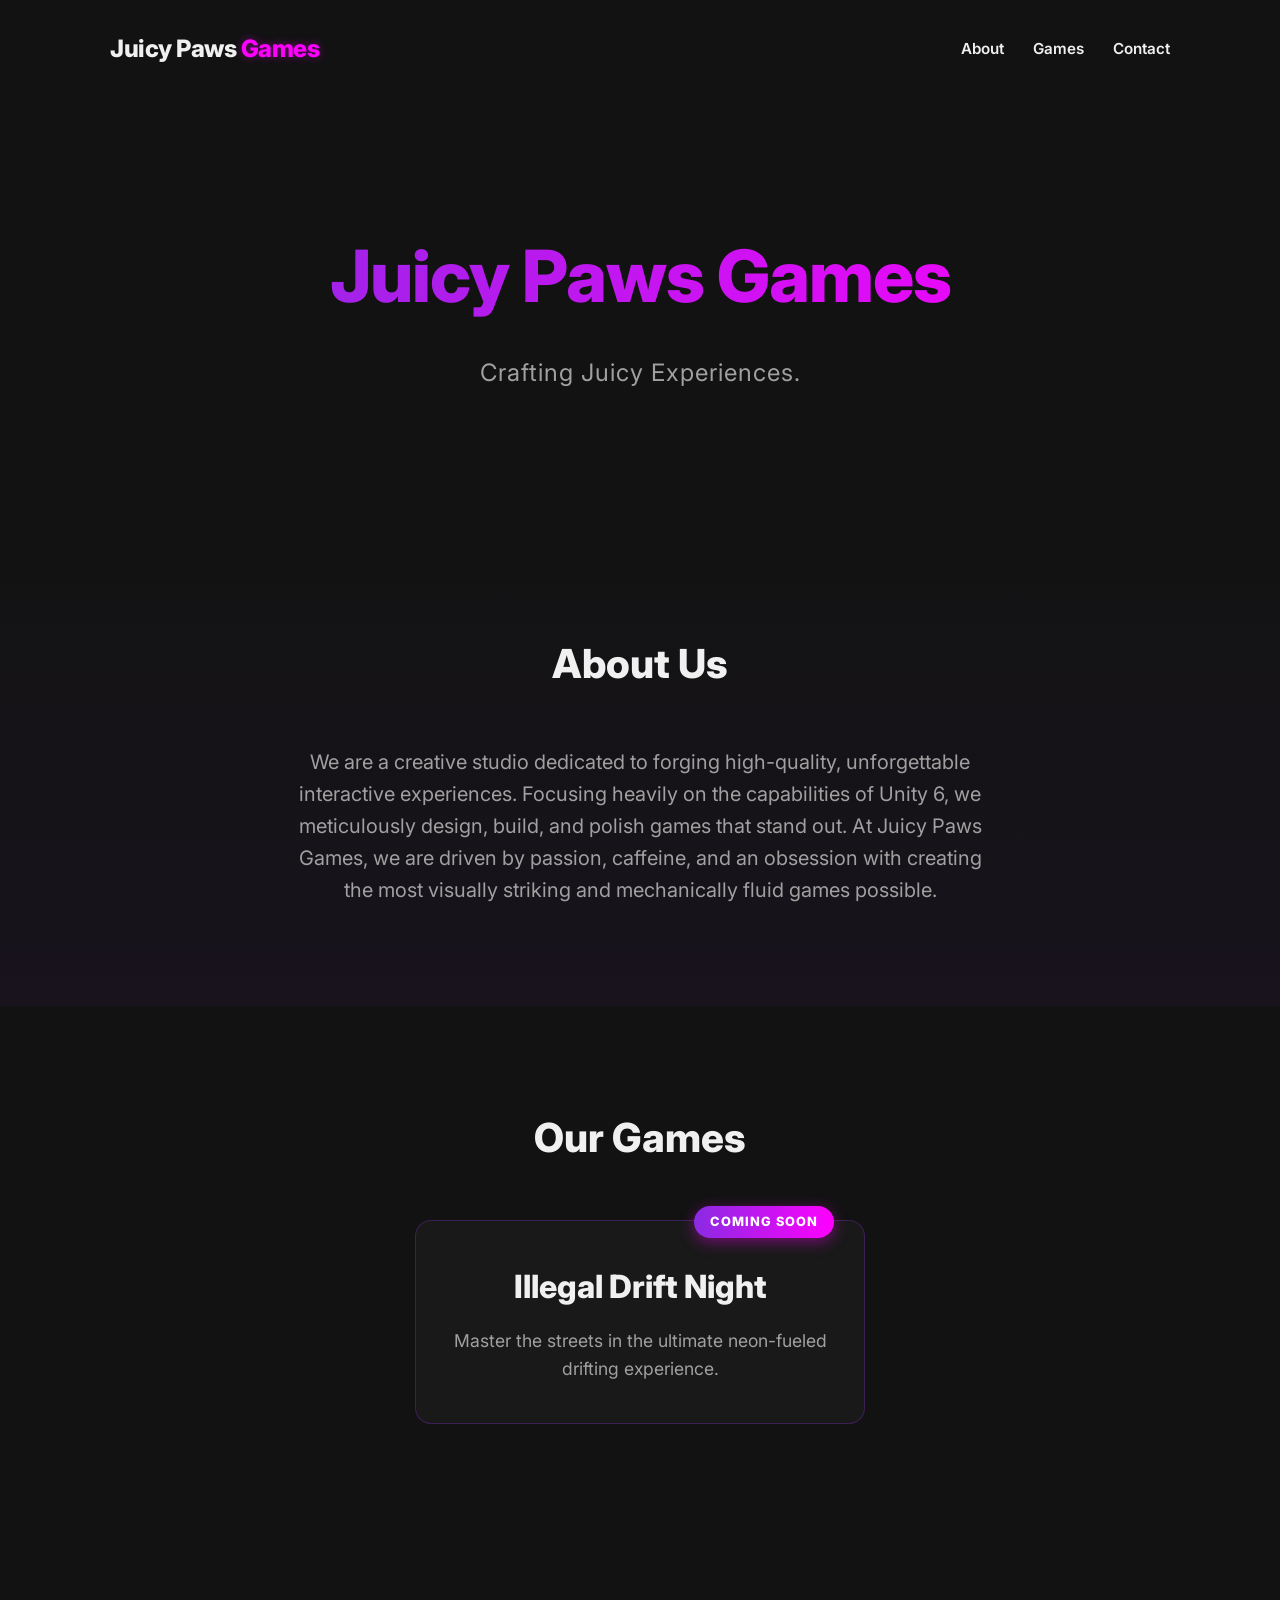
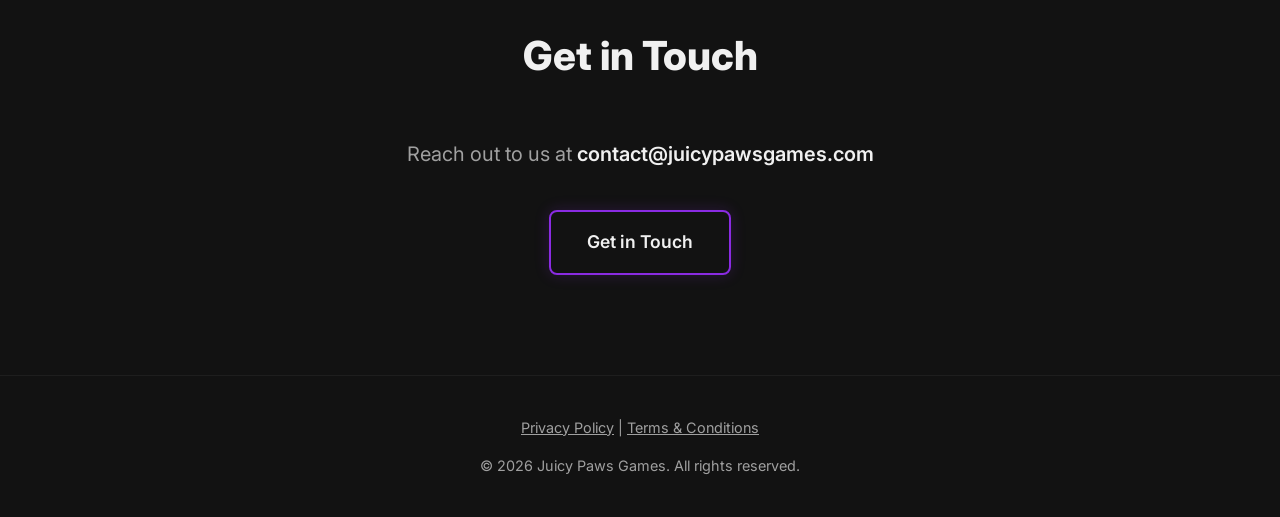
==== index.html @ dfff5257 "Initial" ====
<!DOCTYPE html>
<html lang="en">
<head>
    <meta charset="UTF-8">
    <meta name="viewport" content="width=device-width, initial-scale=1.0">
    <title>Juicy Paws Games | Crafting Juicy Experiences</title>
    <!-- Import Google Font: Inter -->
    <link href="https://fonts.googleapis.com/css2?family=Inter:wght@400;600;800&display=swap" rel="stylesheet">
    <style>
        /* --- CSS Variables & Theming --- */
        :root {
            --bg-dark: #121212;
            --neon-pink: #FF00FF;
            --electric-purple: #8A2BE2;
            --text-light: #F0F0F0;
            --text-muted: #A0A0A0;
            --card-bg: rgba(255, 255, 255, 0.03);
        }

        /* --- Global Reset & Typography --- */
        * {
            box-sizing: border-box;
            margin: 0;
            padding: 0;
        }

        body {
            font-family: 'Inter', sans-serif;
            background-color: var(--bg-dark);
            color: var(--text-light);
            line-height: 1.6;
            -webkit-font-smoothing: antialiased;
        }

        a {
            text-decoration: none;
            color: var(--neon-pink);
            transition: color 0.3s ease, text-shadow 0.3s ease;
        }

        a:hover {
            color: var(--electric-purple);
            text-shadow: 0 0 10px rgba(138, 43, 226, 0.6);
        }

        .container {
            max-width: 1100px;
            margin: 0 auto;
            padding: 0 20px;
        }

        /* --- Header & Navigation --- */
        header {
            display: flex;
            justify-content: space-between;
            align-items: center;
            padding: 30px 0;
        }

        .logo {
            font-size: 1.5rem;
            font-weight: 800;
            letter-spacing: -0.5px;
            color: var(--text-light);
        }

        .logo span {
            color: var(--neon-pink);
            text-shadow: 0 0 8px rgba(255, 0, 255, 0.4);
        }

        nav a {
            margin-left: 25px;
            font-weight: 600;
            font-size: 0.95rem;
            color: var(--text-light);
        }

        nav a:hover {
            color: var(--neon-pink);
            text-shadow: 0 0 8px rgba(255, 0, 255, 0.5);
        }

        /* --- Reusable Section Styles --- */
        section {
            padding: 100px 0;
        }

        .section-title {
            text-align: center;
            font-size: 2.5rem;
            font-weight: 800;
            margin-bottom: 50px;
            color: var(--text-light);
        }

        /* --- Hero Section --- */
        .hero {
            text-align: center;
            padding: 120px 0 140px;
        }

        .hero h1 {
            font-size: 4.5rem;
            font-weight: 800;
            letter-spacing: -1px;
            margin-bottom: 20px;
            /* Neon Gradient Text */
            background: linear-gradient(90deg, var(--electric-purple), var(--neon-pink));
            -webkit-background-clip: text;
            -webkit-text-fill-color: transparent;
            /* Fallback for non-webkit browsers */
            background-clip: text;
        }

        .hero p {
            font-size: 1.5rem;
            color: var(--text-muted);
            font-weight: 400;
            letter-spacing: 1px;
        }

        /* --- About Section --- */
        #about {
            background: linear-gradient(180deg, var(--bg-dark) 0%, rgba(138, 43, 226, 0.05) 100%);
        }

        .about-content {
            max-width: 700px;
            margin: 0 auto;
            text-align: center;
            font-size: 1.25rem;
            color: var(--text-muted);
        }

        /* --- Our Games Section --- */
        .games-grid {
            display: flex;
            justify-content: center;
            gap: 40px;
            flex-wrap: wrap;
        }

        .game-card {
            background-color: var(--card-bg);
            border: 1px solid rgba(138, 43, 226, 0.3);
            border-radius: 16px;
            padding: 40px 30px;
            max-width: 450px;
            width: 100%;
            position: relative;
            text-align: center;
            transition: transform 0.3s ease, box-shadow 0.3s ease, border-color 0.3s ease;
        }

        .game-card:hover {
            transform: translateY(-8px);
            border-color: var(--neon-pink);
            box-shadow: 0 10px 30px rgba(255, 0, 255, 0.15);
        }

        .badge {
            position: absolute;
            top: -15px;
            right: 30px;
            background: linear-gradient(90deg, var(--electric-purple), var(--neon-pink));
            color: #fff;
            padding: 6px 16px;
            border-radius: 20px;
            font-size: 0.8rem;
            font-weight: 800;
            text-transform: uppercase;
            letter-spacing: 1px;
            box-shadow: 0 4px 15px rgba(255, 0, 255, 0.4);
        }

        .game-title {
            font-size: 2rem;
            font-weight: 800;
            margin-bottom: 15px;
            color: var(--text-light);
        }

        .game-desc {
            font-size: 1.1rem;
            color: var(--text-muted);
        }

        /* --- Contact Section --- */
        #contact {
            text-align: center;
        }

        .contact-email {
            font-size: 1.25rem;
            margin-bottom: 40px;
            color: var(--text-muted);
        }

        .contact-email span {
            color: var(--text-light);
            font-weight: 600;
        }

        .btn {
            display: inline-block;
            background-color: transparent;
            color: var(--text-light);
            border: 2px solid var(--electric-purple);
            padding: 16px 36px;
            font-size: 1.1rem;
            font-weight: 600;
            border-radius: 8px;
            cursor: pointer;
            transition: all 0.3s ease;
            box-shadow: 0 0 15px rgba(138, 43, 226, 0.2);
        }

        .btn:hover {
            background-color: var(--electric-purple);
            border-color: var(--neon-pink);
            box-shadow: 0 0 25px rgba(138, 43, 226, 0.6);
            color: #fff;
        }

        /* --- Footer --- */
        footer {
            border-top: 1px solid rgba(255, 255, 255, 0.05);
            padding: 40px 0;
            text-align: center;
            color: var(--text-muted);
            font-size: 0.9rem;
        }

        .footer-content {
            display: flex;
            flex-direction: column;
            gap: 15px;
        }

        .footer-links a {
            color: var(--text-muted);
            text-decoration: underline;
        }

        .footer-links a:hover {
            color: var(--neon-pink);
        }

        /* --- Responsive Design --- */
        @media (max-width: 768px) {
            .hero h1 {
                font-size: 3rem;
            }
            .hero p {
                font-size: 1.2rem;
            }
            .section-title {
                font-size: 2rem;
            }
            header {
                flex-direction: column;
                gap: 20px;
            }
            nav a {
                margin: 0 10px;
            }
            .game-card {
                padding: 30px 20px;
            }
            .badge {
                right: 20px;
            }
        }
    </style>
</head>
<body>

    <div class="container">
        <header>
            <div class="logo">Juicy Paws <span>Games</span></div>
            <nav>
                <a href="#about">About</a>
                <a href="#games">Games</a>
                <a href="#contact">Contact</a>
            </nav>
        </header>
    </div>

    <main>
        <!-- Hero Section -->
        <section class="hero">
            <div class="container">
                <h1>Juicy Paws Games</h1>
                <p>Crafting Juicy Experiences.</p>
            </div>
        </section>

        <!-- About Us Section -->
        <section id="about">
            <div class="container">
                <h2 class="section-title">About Us</h2>
                <p class="about-content">
                    We are a creative studio dedicated to forging high-quality, unforgettable interactive experiences. Focusing heavily on the capabilities of Unity 6, we meticulously design, build, and polish games that stand out. At Juicy Paws Games, we are driven by passion, caffeine, and an obsession with creating the most visually striking and mechanically fluid games possible.
                </p>
            </div>
        </section>

        <!-- Our Games Section -->
        <section id="games">
            <div class="container">
                <h2 class="section-title">Our Games</h2>
                <div class="games-grid">
                    <div class="game-card">
                        <div class="badge">Coming Soon</div>
                        <h3 class="game-title">Illegal Drift Night</h3>
                        <p class="game-desc">Master the streets in the ultimate neon-fueled drifting experience.</p>
                    </div>
                </div>
            </div>
        </section>

        <!-- Contact Section -->
        <section id="contact">
            <div class="container">
                <h2 class="section-title">Get in Touch</h2>
                <p class="contact-email">Reach out to us at <span>contact@juicypawsgames.com</span></p>
                <a href="mailto:contact@juicypawsgames.com" class="btn">Get in Touch</a>
            </div>
        </section>
    </main>

    <!-- Footer -->
    <footer>
        <div class="container footer-content">
            <div class="footer-links">
                <a href="privacy.html">Privacy Policy</a> | <a href="terms.html">Terms &amp; Conditions</a>
            </div>
            <p>&copy; 2026 Juicy Paws Games. All rights reserved.</p>
        </div>
    </footer>

</body>
</html>
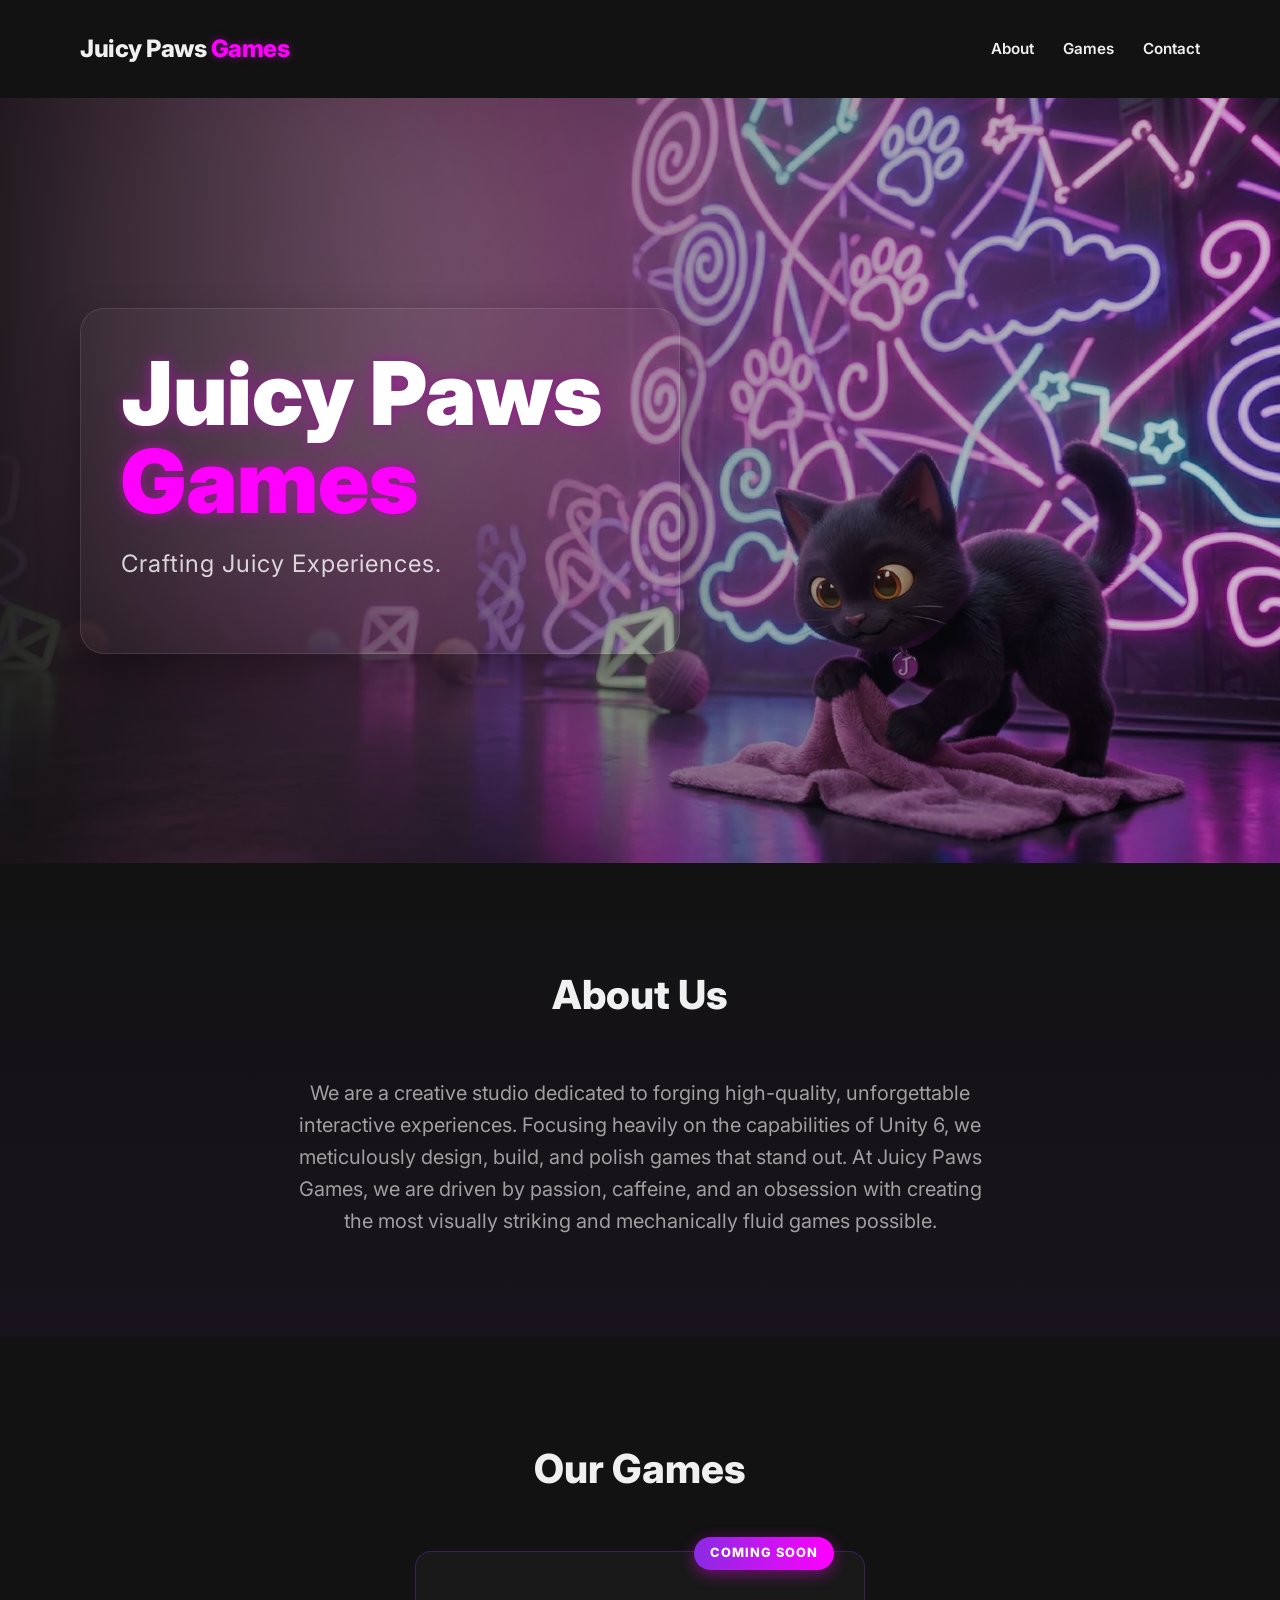
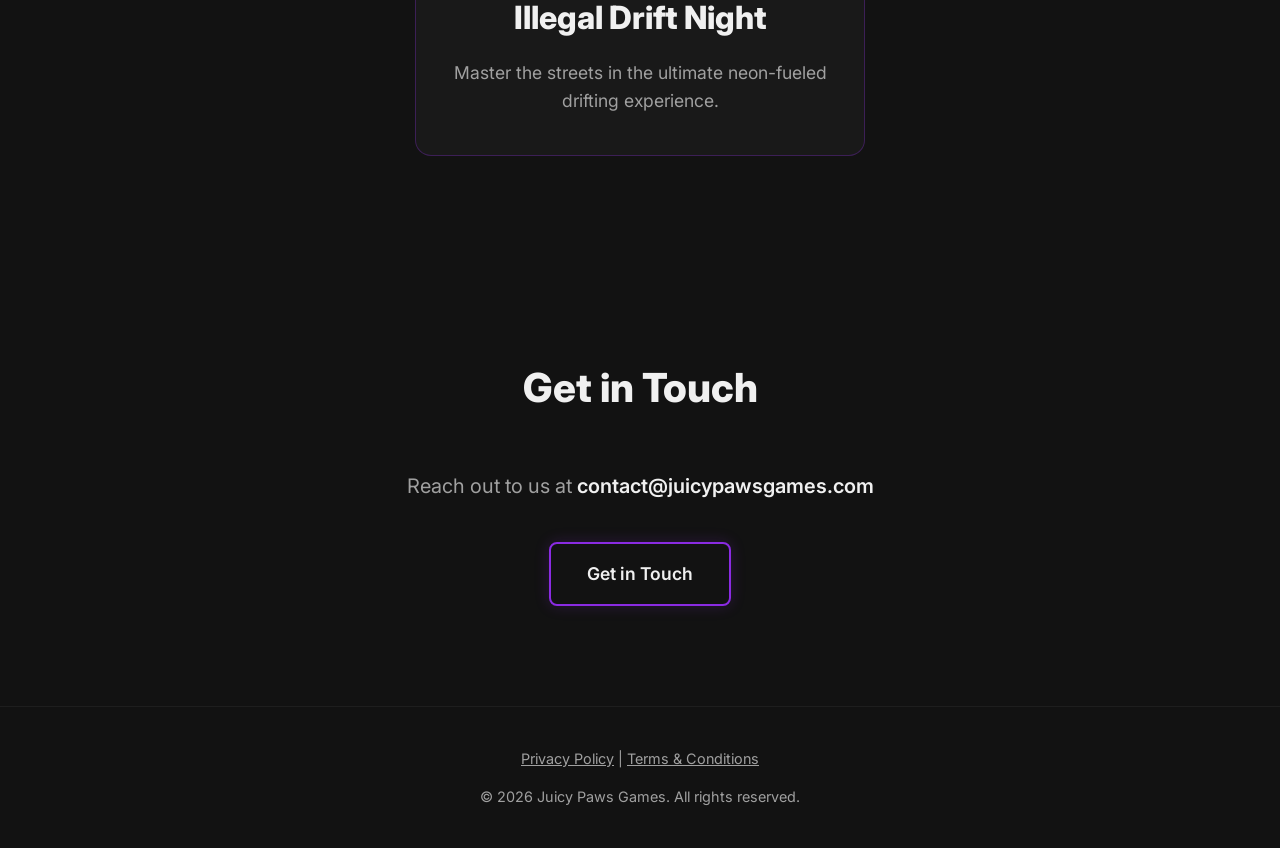
==== commit b816b14b: "hero-bg, favicon, small changes" ====
--- a/index.html
+++ b/index.html
@@ -6,6 +6,7 @@
     <title>Juicy Paws Games | Crafting Juicy Experiences</title>
     <!-- Import Google Font: Inter -->
     <link href="https://fonts.googleapis.com/css2?family=Inter:wght@400;600;800&display=swap" rel="stylesheet">
+    <link rel="icon" type="image/x-icon" href="favicon.png">
     <style>
         /* --- CSS Variables & Theming --- */
         :root {
@@ -44,9 +45,12 @@
         }
 
         .container {
-            max-width: 1100px;
+            width: 100%;
+            max-width: 1200px;
             margin: 0 auto;
-            padding: 0 20px;
+            padding: 0 40px;
+            position: relative;
+            z-index: 2;
         }
 
         /* --- Header & Navigation --- */
@@ -95,28 +99,54 @@
         }
 
         /* --- Hero Section --- */
-        .hero {
-            text-align: center;
-            padding: 120px 0 140px;
-        }
-
-        .hero h1 {
-            font-size: 4.5rem;
-            font-weight: 800;
-            letter-spacing: -1px;
+        .hero-section {
+            position: relative;
+            min-height: 85vh;
+            display: flex;
+            align-items: center; /* Центруємо по вертикалі */
+            background: #121212 url('hero_bg_2.webp') no-repeat;
+            background-size: cover;
+            background-position: center right; /* Тримаємо кота в полі зору */
+            overflow: hidden;
+        }
+
+        /* Затемнення фону, щоб текст "відірвався" від картинки */
+        .hero-overlay {
+            position: absolute;
+            top: 0; left: 0; width: 100%; height: 100%;
+            background: linear-gradient(90deg, rgba(18,18,18,0.9) 0%, rgba(18,18,18,0.4) 50%, rgba(18,18,18,0.2) 100%);
+            z-index: 1;
+        }
+
+        /* Контентний блок зі скляним ефектом */
+        .hero-content {
+            max-width: 600px;
+            padding: 40px;
+            background: rgba(255, 255, 255, 0.03);
+            border-radius: 24px;
+            border: 1px solid rgba(255, 255, 255, 0.1);
+            box-shadow: 0 20px 40px rgba(0,0,0,0.4);
+        }
+
+        /* Головний заголовок */
+        .neon-text {
+            font-size: 5.5rem;
+            line-height: 1;
+            color: #ffffff;
             margin-bottom: 20px;
-            /* Neon Gradient Text */
-            background: linear-gradient(90deg, var(--electric-purple), var(--neon-pink));
-            -webkit-background-clip: text;
-            -webkit-text-fill-color: transparent;
-            /* Fallback for non-webkit browsers */
-            background-clip: text;
-        }
-
-        .hero p {
+            font-weight: 900;
+            /* Рожеве неонове світіння */
+            text-shadow: 0 0 10px rgb(127 36 122), 0 0 20px rgba(255, 0, 255, 0.3);
+        }
+
+        .neon-text span {
+            color: #ff00ff; /* Неоновий рожевий */
+        }
+
+        .hero-subtitle {
             font-size: 1.5rem;
-            color: var(--text-muted);
-            font-weight: 400;
+            color: rgba(255, 255, 255, 0.8);
+            margin-bottom: 30px;
             letter-spacing: 1px;
         }
 
@@ -249,10 +279,18 @@
 
         /* --- Responsive Design --- */
         @media (max-width: 768px) {
-            .hero h1 {
+            .hero-section {
+                background-position: 70% center; /* Трохи зміщуємо картинку на мобілці */
+            }
+            .hero-content {
+                margin: 0 10px;
+                text-align: center;
+                padding: 30px 20px;
+            }
+            .neon-text {
                 font-size: 3rem;
             }
-            .hero p {
+            .hero-subtitle {
                 font-size: 1.2rem;
             }
             .section-title {
@@ -289,10 +327,13 @@
 
     <main>
         <!-- Hero Section -->
-        <section class="hero">
+        <section class="hero-section">
+            <div class="hero-overlay"></div>
             <div class="container">
-                <h1>Juicy Paws Games</h1>
-                <p>Crafting Juicy Experiences.</p>
+                <div class="hero-content">
+                    <h1 class="neon-text">Juicy Paws <span>Games</span></h1>
+                    <p class="hero-subtitle">Crafting Juicy Experiences.</p>
+                </div>
             </div>
         </section>
 
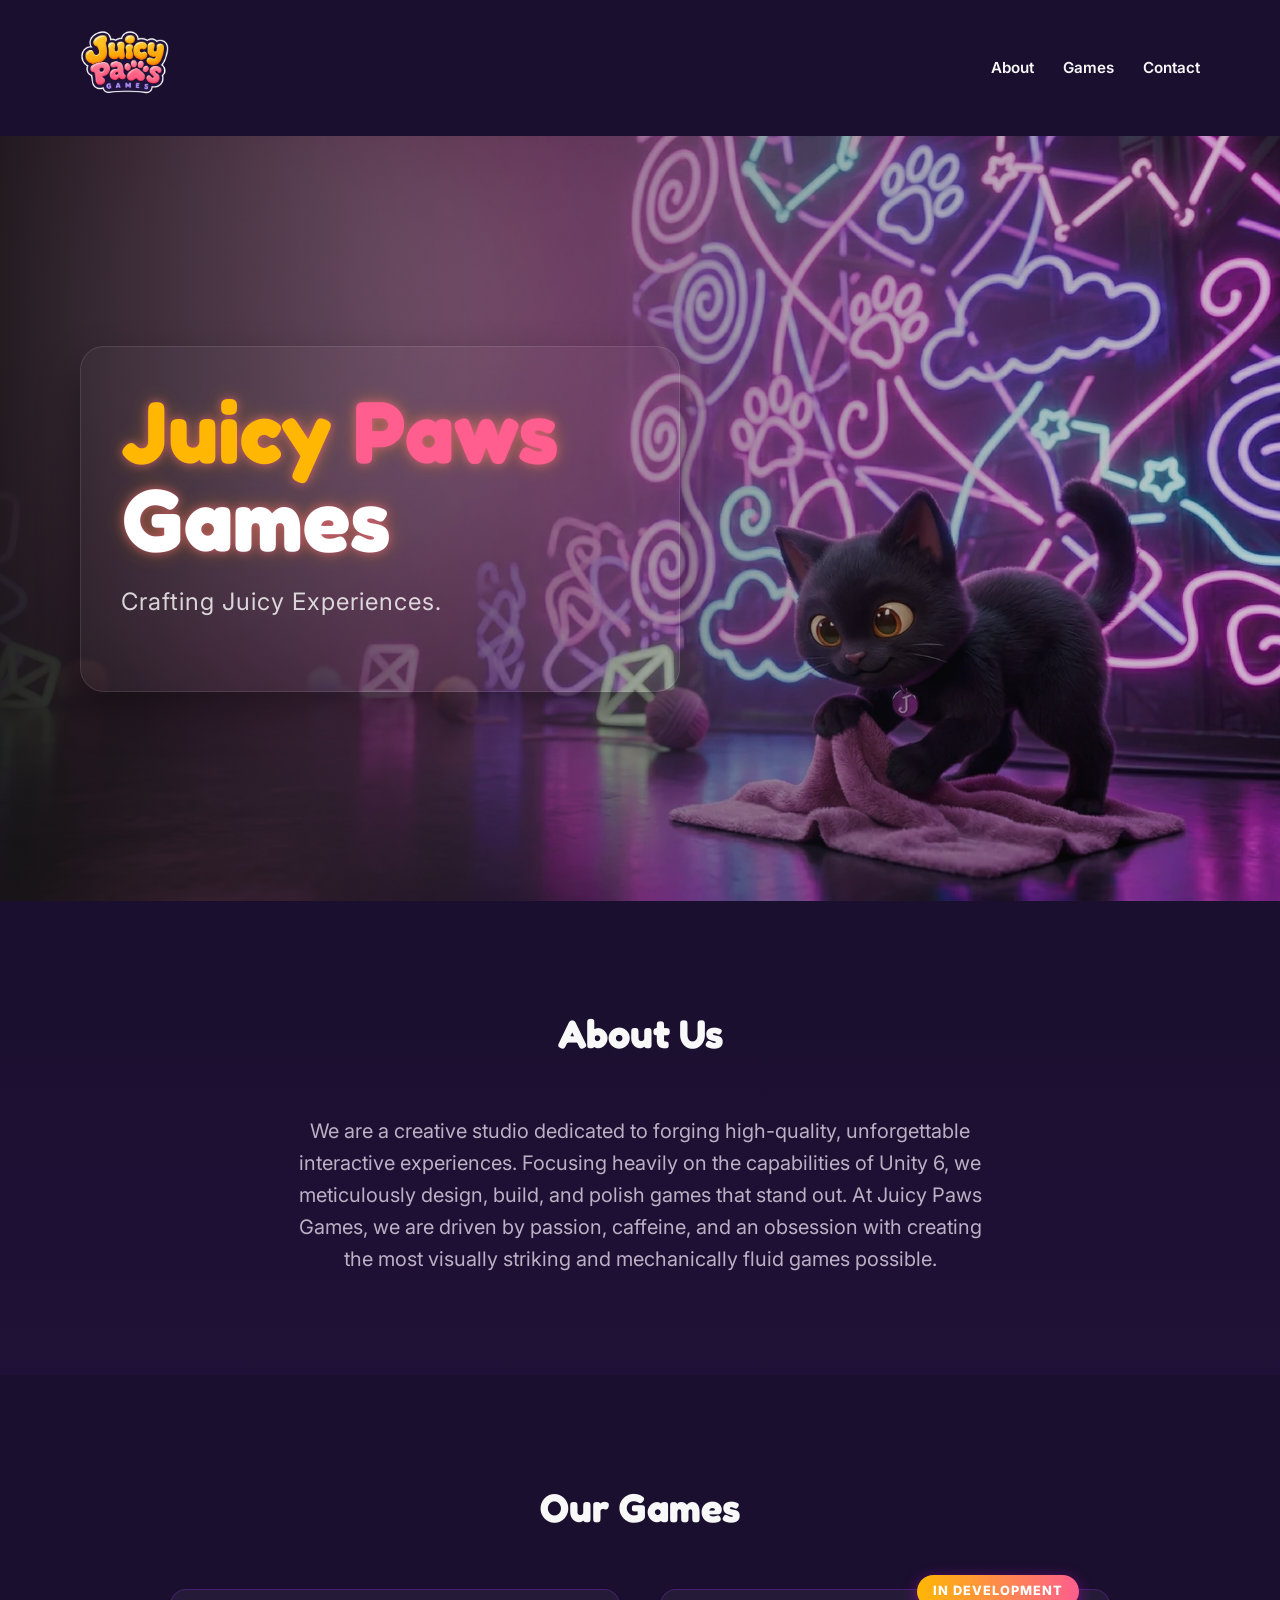
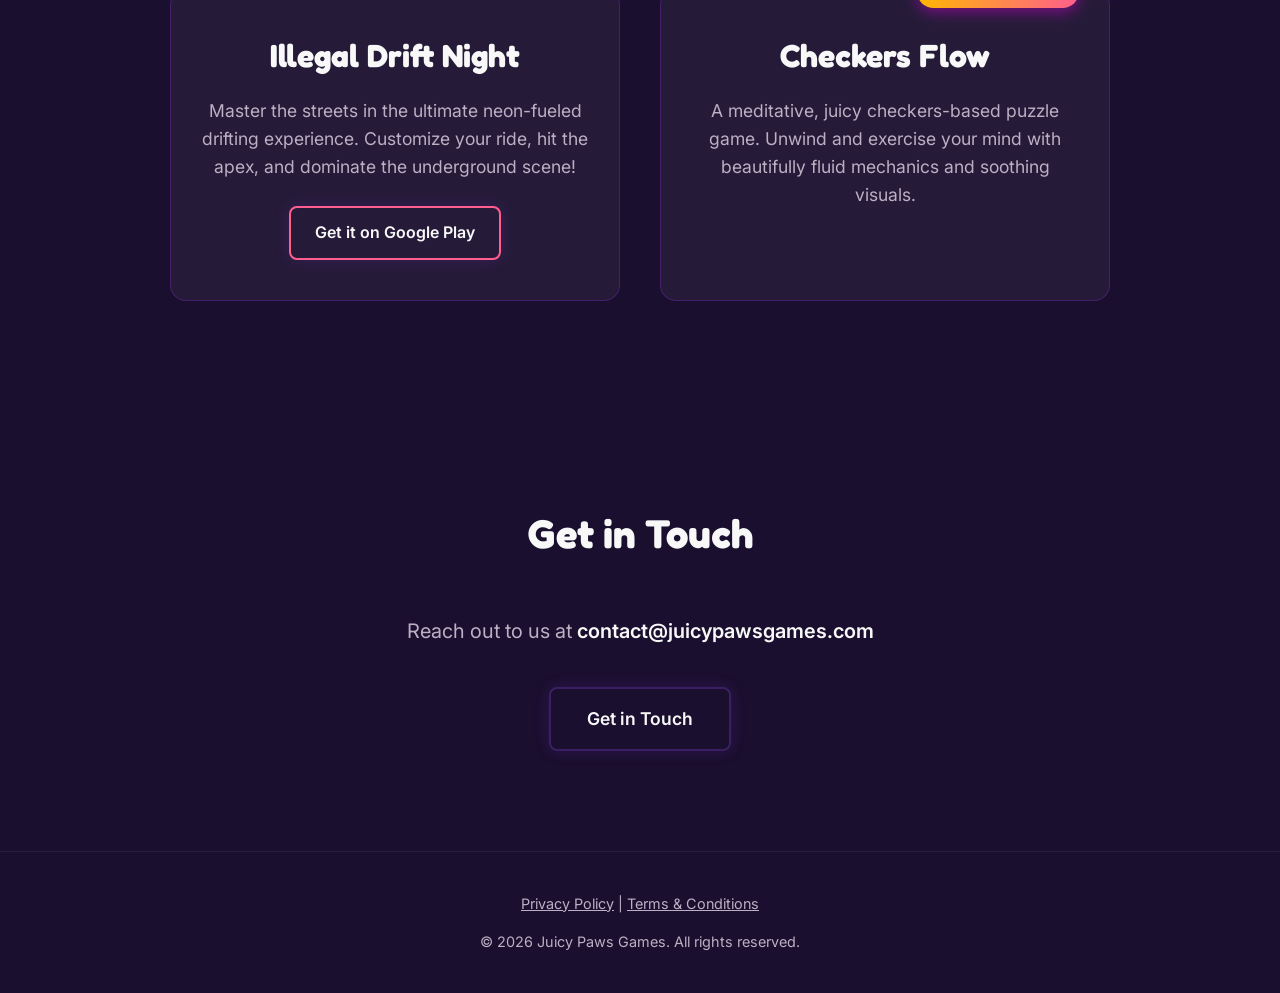
==== commit a59d3bbc: "Updated design and added new games" ====
--- a/index.html
+++ b/index.html
@@ -4,18 +4,19 @@
     <meta charset="UTF-8">
     <meta name="viewport" content="width=device-width, initial-scale=1.0">
     <title>Juicy Paws Games | Crafting Juicy Experiences</title>
-    <!-- Import Google Font: Inter -->
-    <link href="https://fonts.googleapis.com/css2?family=Inter:wght@400;600;800&display=swap" rel="stylesheet">
+    <!-- Import Google Fonts: Fredoka & Inter -->
+    <link href="https://fonts.googleapis.com/css2?family=Fredoka:wght@400;600;700&family=Inter:wght@400;600;800&display=swap" rel="stylesheet">
     <link rel="icon" type="image/x-icon" href="favicon.png">
     <style>
         /* --- CSS Variables & Theming --- */
         :root {
-            --bg-dark: #121212;
-            --neon-pink: #FF00FF;
-            --electric-purple: #8A2BE2;
-            --text-light: #F0F0F0;
-            --text-muted: #A0A0A0;
-            --card-bg: rgba(255, 255, 255, 0.03);
+            --bg-dark: #1a0f2e;
+            --neon-pink: #ff5e8e;
+            --juicy-orange: #ffb703;
+            --electric-purple: #3a2063;
+            --text-light: #f8f8f8;
+            --text-muted: #bdafc4;
+            --card-bg: rgba(255, 255, 255, 0.05);
         }
 
         /* --- Global Reset & Typography --- */
@@ -31,6 +32,10 @@
             color: var(--text-light);
             line-height: 1.6;
             -webkit-font-smoothing: antialiased;
+        }
+
+        h1, h2, h3, .logo {
+            font-family: 'Fredoka', sans-serif;
         }
 
         a {
@@ -66,11 +71,13 @@
             font-weight: 800;
             letter-spacing: -0.5px;
             color: var(--text-light);
-        }
-
-        .logo span {
-            color: var(--neon-pink);
-            text-shadow: 0 0 8px rgba(255, 0, 255, 0.4);
+            display: flex;
+            align-items: center;
+        }
+
+        .logo img {
+            height: 65px;
+            width: auto;
         }
 
         nav a {
@@ -104,7 +111,7 @@
             min-height: 85vh;
             display: flex;
             align-items: center; /* Центруємо по вертикалі */
-            background: #121212 url('hero_bg_2.webp') no-repeat;
+            background: var(--bg-dark) url('hero_bg_2.webp') no-repeat;
             background-size: cover;
             background-position: center right; /* Тримаємо кота в полі зору */
             overflow: hidden;
@@ -135,12 +142,15 @@
             color: #ffffff;
             margin-bottom: 20px;
             font-weight: 900;
-            /* Рожеве неонове світіння */
-            text-shadow: 0 0 10px rgb(127 36 122), 0 0 20px rgba(255, 0, 255, 0.3);
-        }
-
-        .neon-text span {
-            color: #ff00ff; /* Неоновий рожевий */
+            text-shadow: 0 0 10px rgba(255, 94, 142, 0.6), 0 0 20px rgba(255, 183, 3, 0.3);
+        }
+
+        .neon-text .juicy {
+            color: var(--juicy-orange);
+        }
+
+        .neon-text .paws {
+            color: var(--neon-pink);
         }
 
         .hero-subtitle {
@@ -193,7 +203,7 @@
             position: absolute;
             top: -15px;
             right: 30px;
-            background: linear-gradient(90deg, var(--electric-purple), var(--neon-pink));
+            background: linear-gradient(90deg, var(--juicy-orange), var(--neon-pink));
             color: #fff;
             padding: 6px 16px;
             border-radius: 20px;
@@ -248,9 +258,22 @@
 
         .btn:hover {
             background-color: var(--electric-purple);
+            border-color: var(--juicy-orange);
+            box-shadow: 0 0 25px rgba(255, 183, 3, 0.4);
+            color: #fff;
+        }
+
+        .game-btn {
+            margin-top: 25px;
+            padding: 12px 24px;
+            font-size: 1rem;
             border-color: var(--neon-pink);
-            box-shadow: 0 0 25px rgba(138, 43, 226, 0.6);
-            color: #fff;
+        }
+
+        .game-btn:hover {
+            background-color: var(--neon-pink);
+            border-color: var(--neon-pink);
+            box-shadow: 0 0 20px rgba(255, 94, 142, 0.5);
         }
 
         /* --- Footer --- */
@@ -316,7 +339,9 @@
 
     <div class="container">
         <header>
-            <div class="logo">Juicy Paws <span>Games</span></div>
+            <div class="logo">
+                <a href="#"><img src="new_logo_website.png" alt="Juicy Paws Games Logo"></a>
+            </div>
             <nav>
                 <a href="#about">About</a>
                 <a href="#games">Games</a>
@@ -331,7 +356,7 @@
             <div class="hero-overlay"></div>
             <div class="container">
                 <div class="hero-content">
-                    <h1 class="neon-text">Juicy Paws <span>Games</span></h1>
+                    <h1 class="neon-text"><span class="juicy">Juicy</span> <span class="paws">Paws</span> Games</h1>
                     <p class="hero-subtitle">Crafting Juicy Experiences.</p>
                 </div>
             </div>
@@ -353,9 +378,14 @@
                 <h2 class="section-title">Our Games</h2>
                 <div class="games-grid">
                     <div class="game-card">
-                        <div class="badge">Coming Soon</div>
                         <h3 class="game-title">Illegal Drift Night</h3>
-                        <p class="game-desc">Master the streets in the ultimate neon-fueled drifting experience.</p>
+                        <p class="game-desc">Master the streets in the ultimate neon-fueled drifting experience. Customize your ride, hit the apex, and dominate the underground scene!</p>
+                        <a href="https://play.google.com/store/apps/details?id=com.juicypawsgames.illegaldriftnight&utm_source=emea_Med" target="_blank" rel="noopener noreferrer" class="btn game-btn">Get it on Google Play</a>
+                    </div>
+                    <div class="game-card">
+                        <div class="badge">In Development</div>
+                        <h3 class="game-title">Checkers Flow</h3>
+                        <p class="game-desc">A meditative, juicy checkers-based puzzle game. Unwind and exercise your mind with beautifully fluid mechanics and soothing visuals.</p>
                     </div>
                 </div>
             </div>
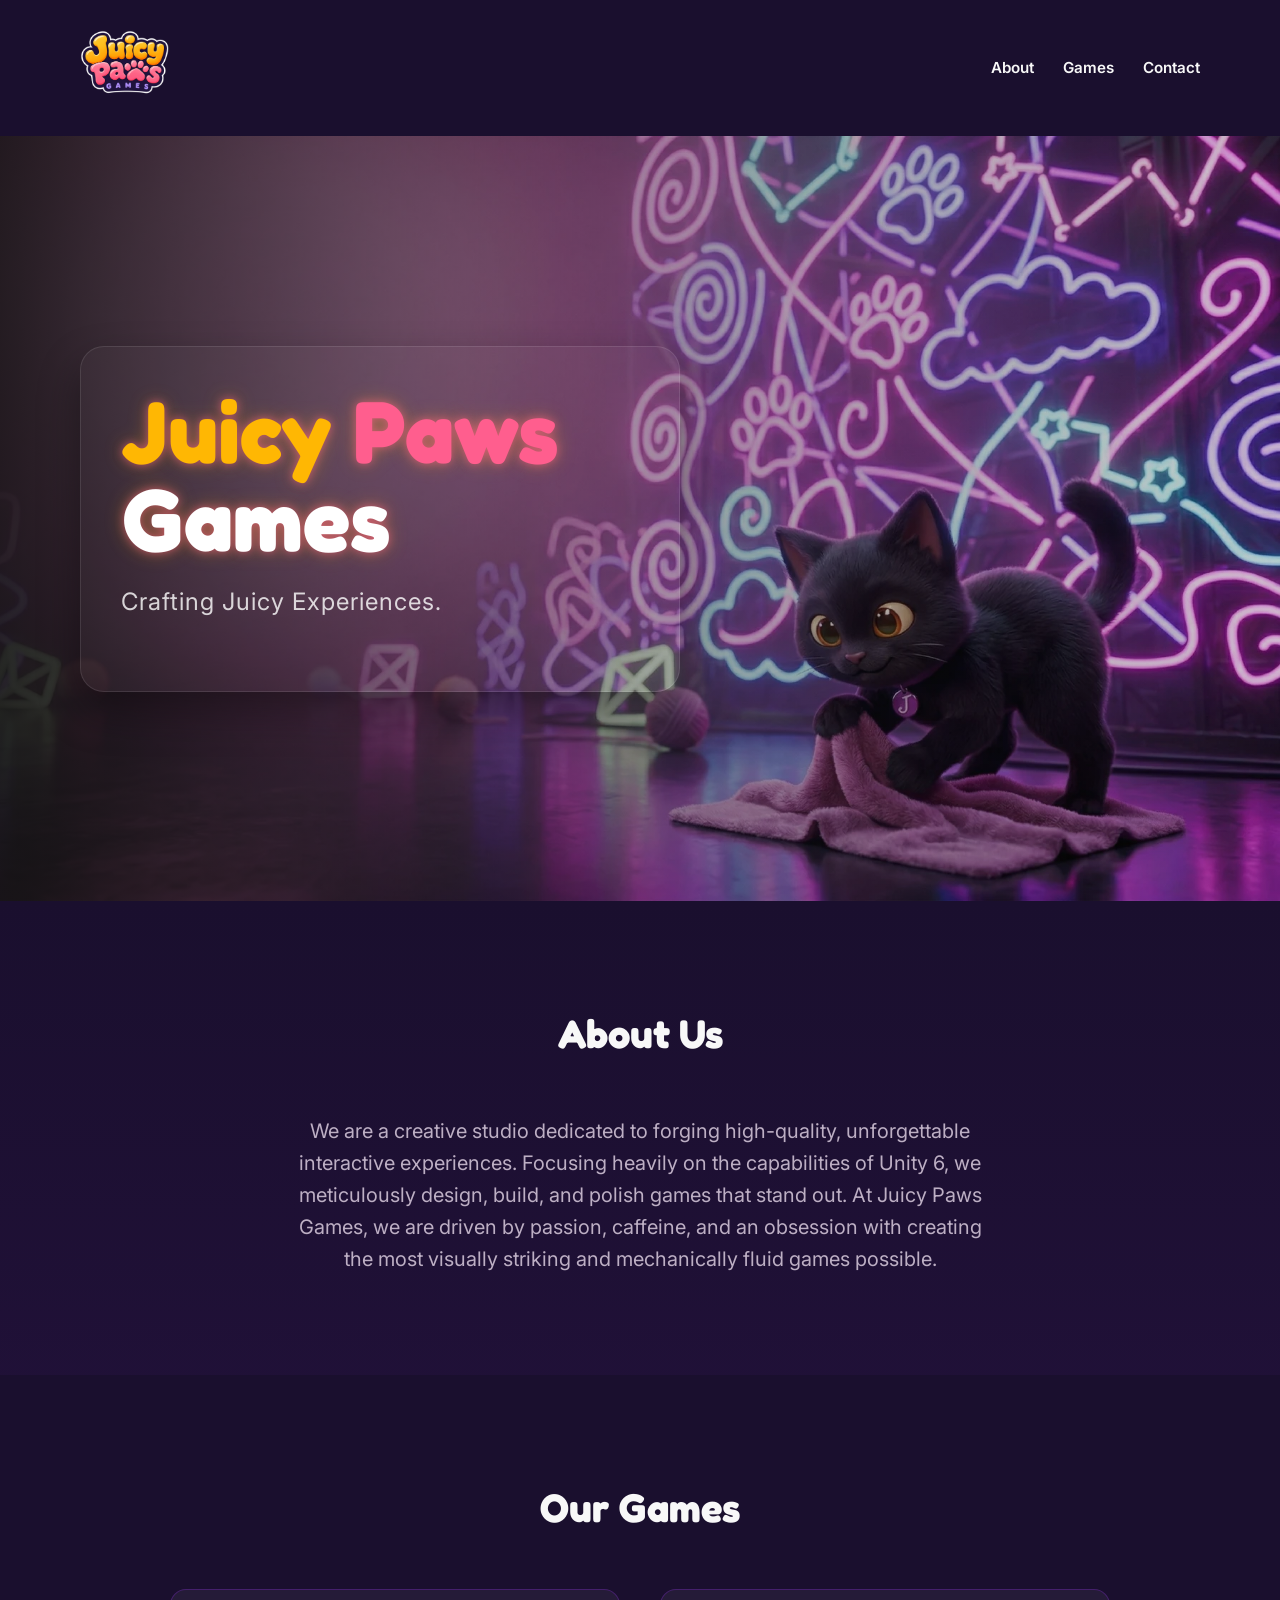
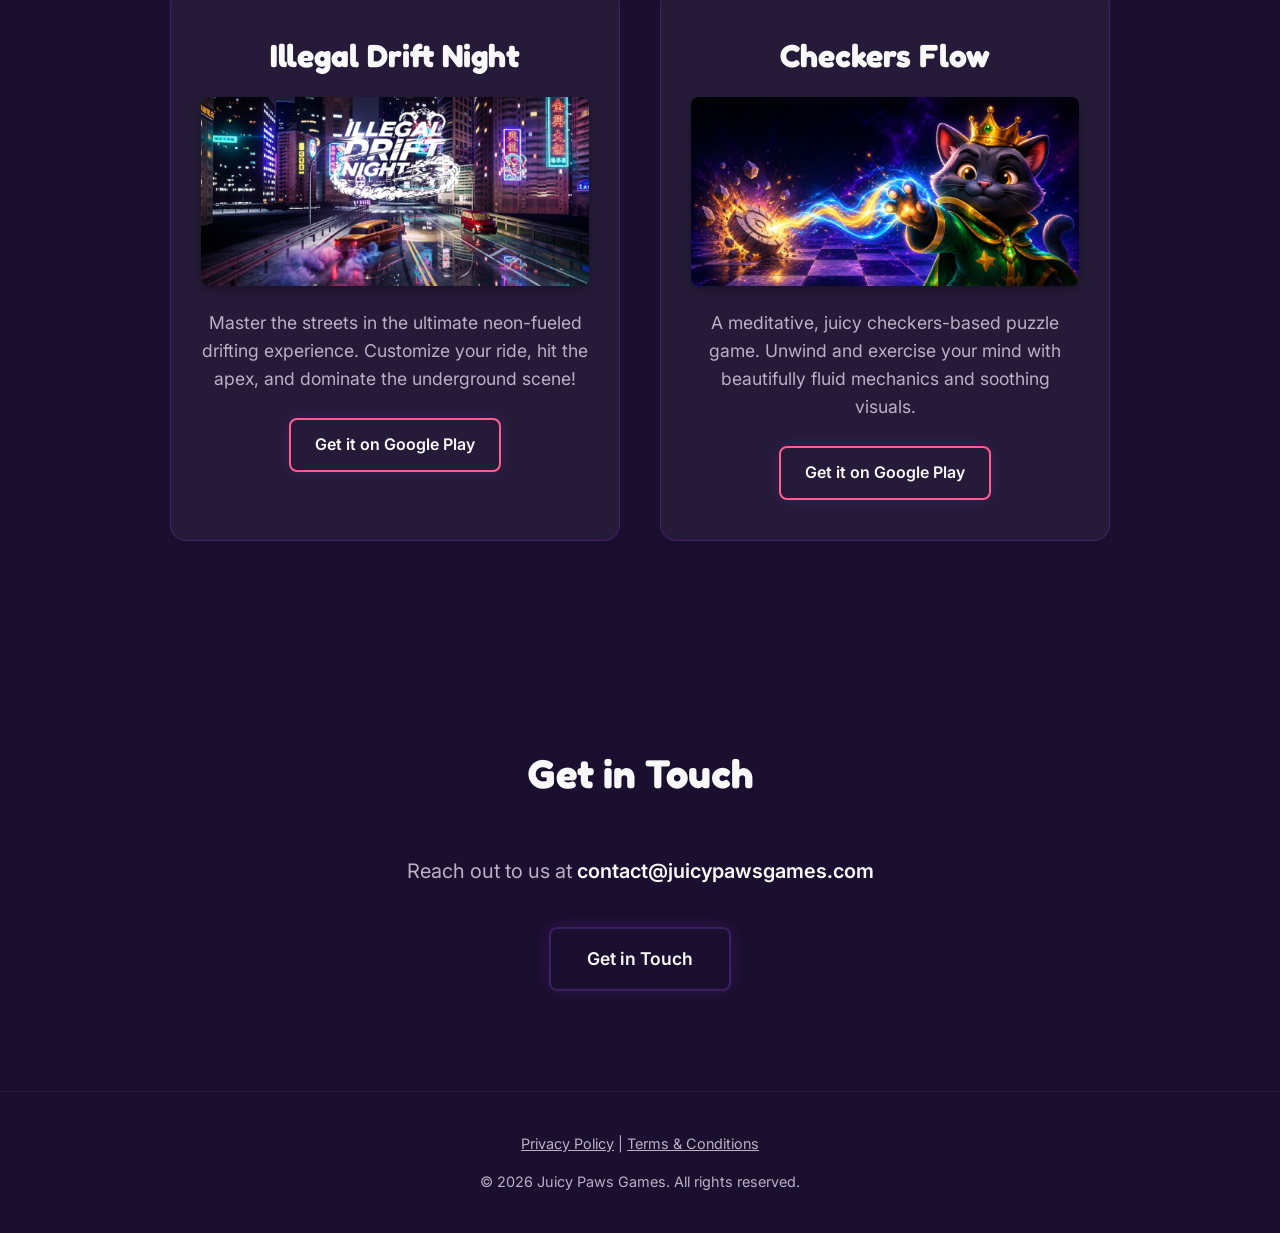
==== commit b7a8f798: "updated main page with new game" ====
--- a/index.html
+++ b/index.html
@@ -4,6 +4,22 @@
     <meta charset="UTF-8">
     <meta name="viewport" content="width=device-width, initial-scale=1.0">
     <title>Juicy Paws Games | Crafting Juicy Experiences</title>
+    
+    <!-- Open Graph Meta Tags -->
+    <meta property="og:site_name" content="Juicy Paws Games">
+    <meta property="og:title" content="Juicy Paws Games | Crafting Juicy Experiences">
+    <meta property="og:type" content="website">
+
+    <!-- Structured Data (JSON-LD) -->
+    <script type="application/ld+json">
+    {
+      "@context": "https://schema.org",
+      "@type": "WebSite",
+      "name": "Juicy Paws Games",
+      "url": "https://juicypawsgames.com/"
+    }
+    </script>
+
     <!-- Import Google Fonts: Fredoka & Inter -->
     <link href="https://fonts.googleapis.com/css2?family=Fredoka:wght@400;600;700&family=Inter:wght@400;600;800&display=swap" rel="stylesheet">
     <link rel="icon" type="image/x-icon" href="favicon.png">
@@ -221,6 +237,14 @@
             color: var(--text-light);
         }
 
+        .game-image {
+            width: 100%;
+            height: auto;
+            border-radius: 8px;
+            margin-bottom: 15px;
+            box-shadow: 0 4px 10px rgba(0, 0, 0, 0.3);
+        }
+
         .game-desc {
             font-size: 1.1rem;
             color: var(--text-muted);
@@ -379,13 +403,15 @@
                 <div class="games-grid">
                     <div class="game-card">
                         <h3 class="game-title">Illegal Drift Night</h3>
+                        <img src="idn_main_image.jpg" alt="Illegal Drift Night" class="game-image">
                         <p class="game-desc">Master the streets in the ultimate neon-fueled drifting experience. Customize your ride, hit the apex, and dominate the underground scene!</p>
                         <a href="https://play.google.com/store/apps/details?id=com.juicypawsgames.illegaldriftnight&utm_source=emea_Med" target="_blank" rel="noopener noreferrer" class="btn game-btn">Get it on Google Play</a>
                     </div>
                     <div class="game-card">
-                        <div class="badge">In Development</div>
                         <h3 class="game-title">Checkers Flow</h3>
+                        <img src="checkers_main_image.jpg" alt="Checkers Flow" class="game-image">
                         <p class="game-desc">A meditative, juicy checkers-based puzzle game. Unwind and exercise your mind with beautifully fluid mechanics and soothing visuals.</p>
+                    <a href="https://play.google.com/store/apps/details?id=com.juicypawsgames.checkersflow" target="_blank" rel="noopener noreferrer" class="btn game-btn">Get it on Google Play</a>
                     </div>
                 </div>
             </div>
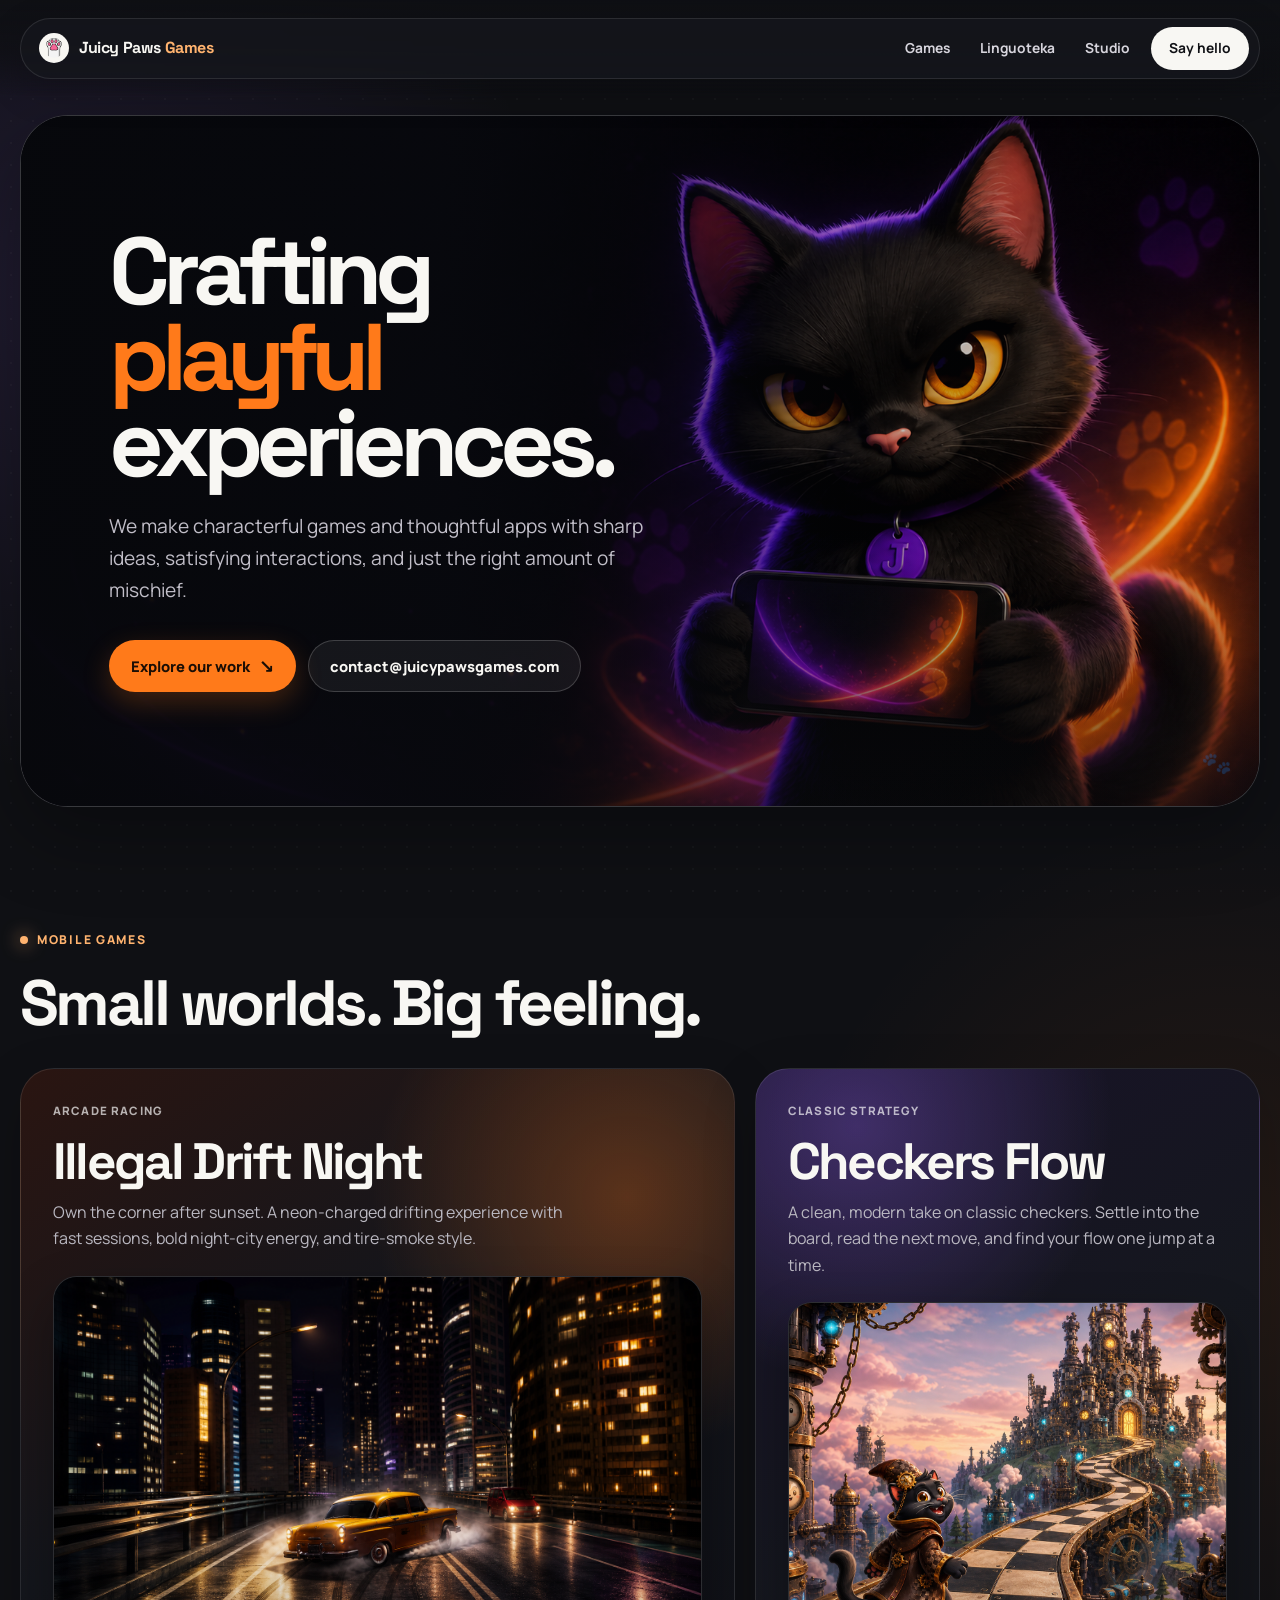
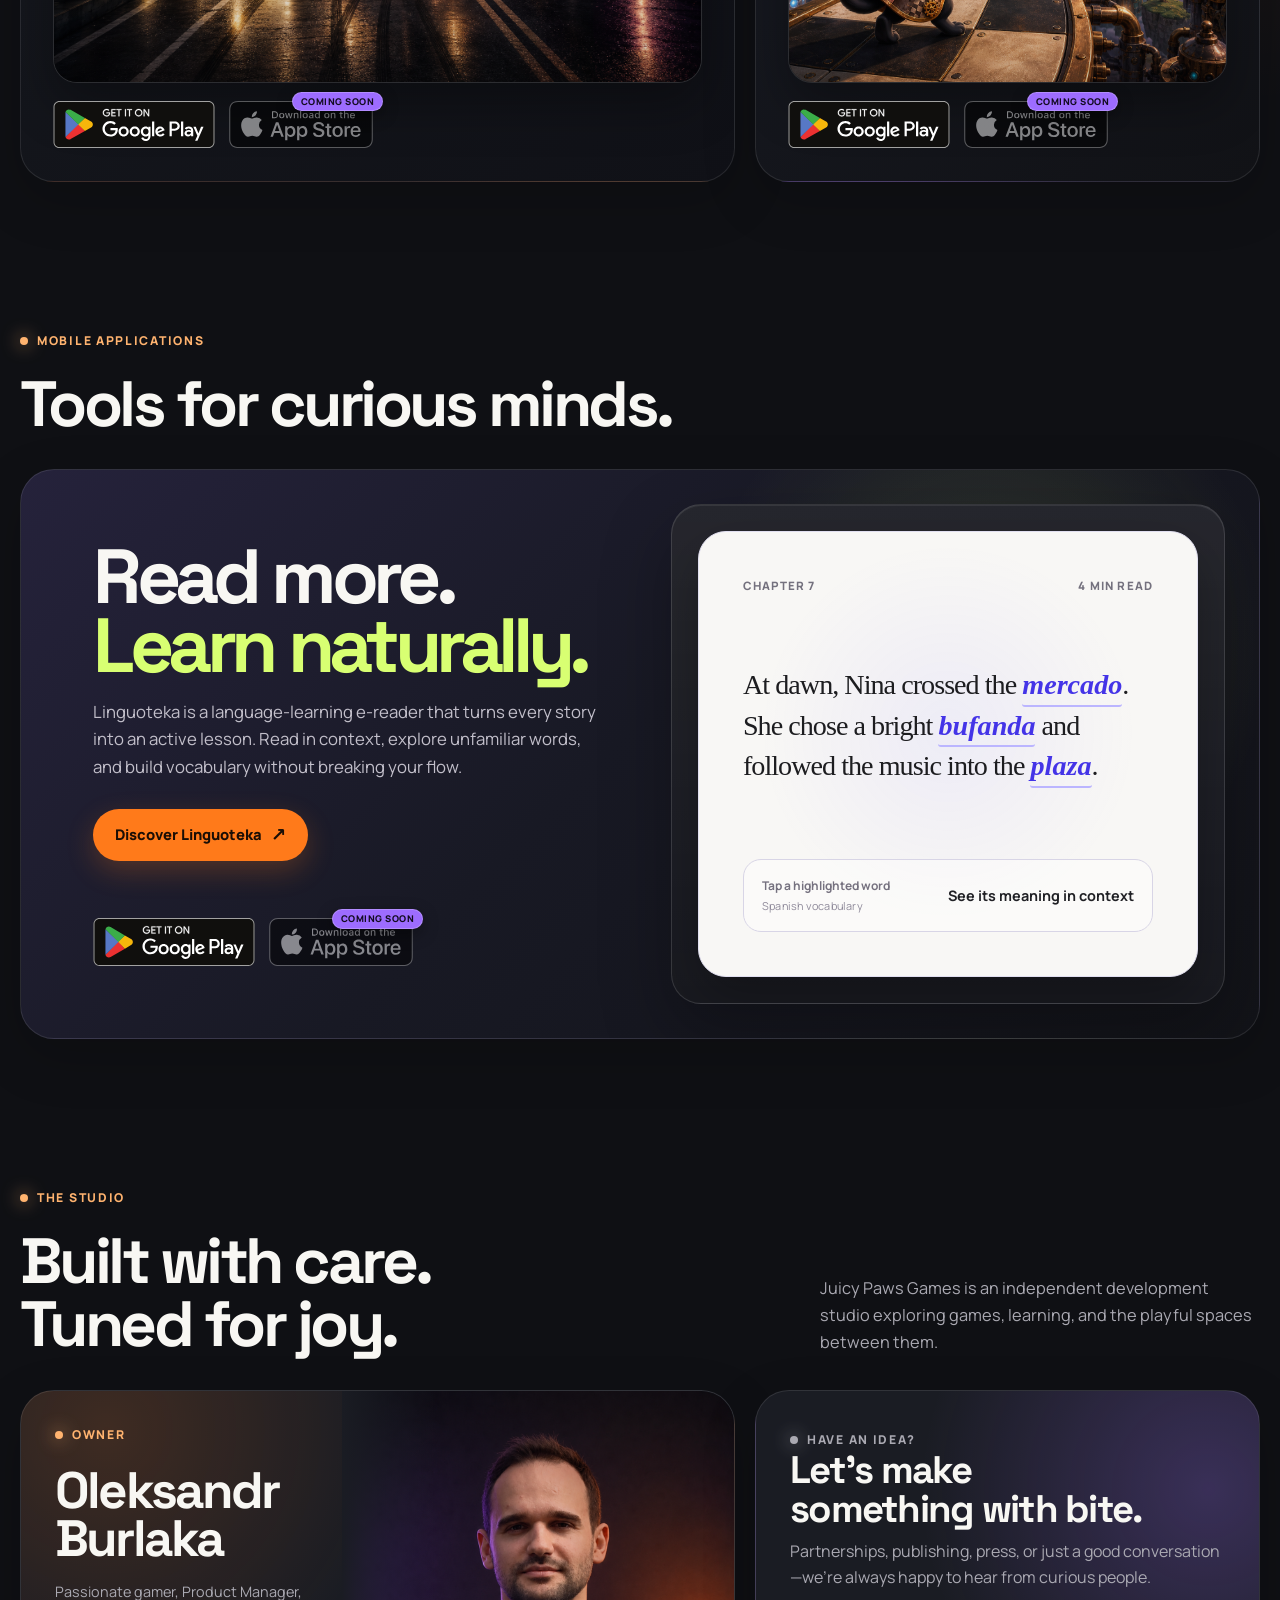
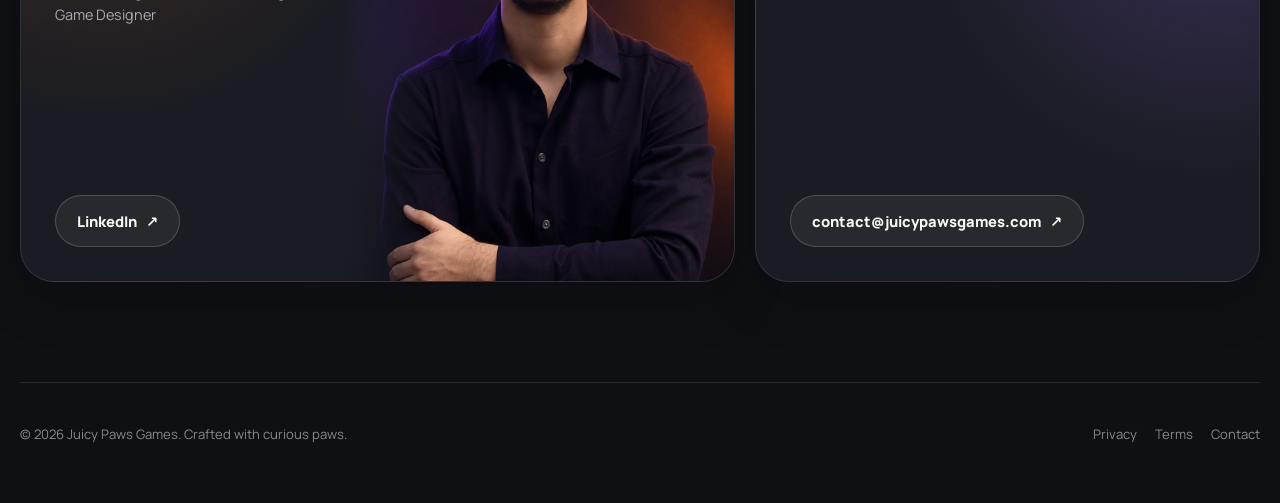
==== commit a1fcfe48: "Site redesign" ====
--- a/index.html
+++ b/index.html
@@ -1,441 +1,188 @@
-<!DOCTYPE html>
+<!doctype html>
 <html lang="en">
 <head>
-    <meta charset="UTF-8">
-    <meta name="viewport" content="width=device-width, initial-scale=1.0">
-    <title>Juicy Paws Games | Crafting Juicy Experiences</title>
-    
-    <!-- Open Graph Meta Tags -->
-    <meta property="og:site_name" content="Juicy Paws Games">
-    <meta property="og:title" content="Juicy Paws Games | Crafting Juicy Experiences">
-    <meta property="og:type" content="website">
-
-    <!-- Structured Data (JSON-LD) -->
-    <script type="application/ld+json">
-    {
-      "@context": "https://schema.org",
-      "@type": "WebSite",
-      "name": "Juicy Paws Games",
-      "url": "https://juicypawsgames.com/"
-    }
-    </script>
-
-    <!-- Import Google Fonts: Fredoka & Inter -->
-    <link href="https://fonts.googleapis.com/css2?family=Fredoka:wght@400;600;700&family=Inter:wght@400;600;800&display=swap" rel="stylesheet">
-    <link rel="icon" type="image/x-icon" href="favicon.png">
-    <style>
-        /* --- CSS Variables & Theming --- */
-        :root {
-            --bg-dark: #1a0f2e;
-            --neon-pink: #ff5e8e;
-            --juicy-orange: #ffb703;
-            --electric-purple: #3a2063;
-            --text-light: #f8f8f8;
-            --text-muted: #bdafc4;
-            --card-bg: rgba(255, 255, 255, 0.05);
-        }
-
-        /* --- Global Reset & Typography --- */
-        * {
-            box-sizing: border-box;
-            margin: 0;
-            padding: 0;
-        }
-
-        body {
-            font-family: 'Inter', sans-serif;
-            background-color: var(--bg-dark);
-            color: var(--text-light);
-            line-height: 1.6;
-            -webkit-font-smoothing: antialiased;
-        }
-
-        h1, h2, h3, .logo {
-            font-family: 'Fredoka', sans-serif;
-        }
-
-        a {
-            text-decoration: none;
-            color: var(--neon-pink);
-            transition: color 0.3s ease, text-shadow 0.3s ease;
-        }
-
-        a:hover {
-            color: var(--electric-purple);
-            text-shadow: 0 0 10px rgba(138, 43, 226, 0.6);
-        }
-
-        .container {
-            width: 100%;
-            max-width: 1200px;
-            margin: 0 auto;
-            padding: 0 40px;
-            position: relative;
-            z-index: 2;
-        }
-
-        /* --- Header & Navigation --- */
-        header {
-            display: flex;
-            justify-content: space-between;
-            align-items: center;
-            padding: 30px 0;
-        }
-
-        .logo {
-            font-size: 1.5rem;
-            font-weight: 800;
-            letter-spacing: -0.5px;
-            color: var(--text-light);
-            display: flex;
-            align-items: center;
-        }
-
-        .logo img {
-            height: 65px;
-            width: auto;
-        }
-
-        nav a {
-            margin-left: 25px;
-            font-weight: 600;
-            font-size: 0.95rem;
-            color: var(--text-light);
-        }
-
-        nav a:hover {
-            color: var(--neon-pink);
-            text-shadow: 0 0 8px rgba(255, 0, 255, 0.5);
-        }
-
-        /* --- Reusable Section Styles --- */
-        section {
-            padding: 100px 0;
-        }
-
-        .section-title {
-            text-align: center;
-            font-size: 2.5rem;
-            font-weight: 800;
-            margin-bottom: 50px;
-            color: var(--text-light);
-        }
-
-        /* --- Hero Section --- */
-        .hero-section {
-            position: relative;
-            min-height: 85vh;
-            display: flex;
-            align-items: center; /* Центруємо по вертикалі */
-            background: var(--bg-dark) url('hero_bg_2.webp') no-repeat;
-            background-size: cover;
-            background-position: center right; /* Тримаємо кота в полі зору */
-            overflow: hidden;
-        }
-
-        /* Затемнення фону, щоб текст "відірвався" від картинки */
-        .hero-overlay {
-            position: absolute;
-            top: 0; left: 0; width: 100%; height: 100%;
-            background: linear-gradient(90deg, rgba(18,18,18,0.9) 0%, rgba(18,18,18,0.4) 50%, rgba(18,18,18,0.2) 100%);
-            z-index: 1;
-        }
-
-        /* Контентний блок зі скляним ефектом */
-        .hero-content {
-            max-width: 600px;
-            padding: 40px;
-            background: rgba(255, 255, 255, 0.03);
-            border-radius: 24px;
-            border: 1px solid rgba(255, 255, 255, 0.1);
-            box-shadow: 0 20px 40px rgba(0,0,0,0.4);
-        }
-
-        /* Головний заголовок */
-        .neon-text {
-            font-size: 5.5rem;
-            line-height: 1;
-            color: #ffffff;
-            margin-bottom: 20px;
-            font-weight: 900;
-            text-shadow: 0 0 10px rgba(255, 94, 142, 0.6), 0 0 20px rgba(255, 183, 3, 0.3);
-        }
-
-        .neon-text .juicy {
-            color: var(--juicy-orange);
-        }
-
-        .neon-text .paws {
-            color: var(--neon-pink);
-        }
-
-        .hero-subtitle {
-            font-size: 1.5rem;
-            color: rgba(255, 255, 255, 0.8);
-            margin-bottom: 30px;
-            letter-spacing: 1px;
-        }
-
-        /* --- About Section --- */
-        #about {
-            background: linear-gradient(180deg, var(--bg-dark) 0%, rgba(138, 43, 226, 0.05) 100%);
-        }
-
-        .about-content {
-            max-width: 700px;
-            margin: 0 auto;
-            text-align: center;
-            font-size: 1.25rem;
-            color: var(--text-muted);
-        }
-
-        /* --- Our Games Section --- */
-        .games-grid {
-            display: flex;
-            justify-content: center;
-            gap: 40px;
-            flex-wrap: wrap;
-        }
-
-        .game-card {
-            background-color: var(--card-bg);
-            border: 1px solid rgba(138, 43, 226, 0.3);
-            border-radius: 16px;
-            padding: 40px 30px;
-            max-width: 450px;
-            width: 100%;
-            position: relative;
-            text-align: center;
-            transition: transform 0.3s ease, box-shadow 0.3s ease, border-color 0.3s ease;
-        }
-
-        .game-card:hover {
-            transform: translateY(-8px);
-            border-color: var(--neon-pink);
-            box-shadow: 0 10px 30px rgba(255, 0, 255, 0.15);
-        }
-
-        .badge {
-            position: absolute;
-            top: -15px;
-            right: 30px;
-            background: linear-gradient(90deg, var(--juicy-orange), var(--neon-pink));
-            color: #fff;
-            padding: 6px 16px;
-            border-radius: 20px;
-            font-size: 0.8rem;
-            font-weight: 800;
-            text-transform: uppercase;
-            letter-spacing: 1px;
-            box-shadow: 0 4px 15px rgba(255, 0, 255, 0.4);
-        }
-
-        .game-title {
-            font-size: 2rem;
-            font-weight: 800;
-            margin-bottom: 15px;
-            color: var(--text-light);
-        }
-
-        .game-image {
-            width: 100%;
-            height: auto;
-            border-radius: 8px;
-            margin-bottom: 15px;
-            box-shadow: 0 4px 10px rgba(0, 0, 0, 0.3);
-        }
-
-        .game-desc {
-            font-size: 1.1rem;
-            color: var(--text-muted);
-        }
-
-        /* --- Contact Section --- */
-        #contact {
-            text-align: center;
-        }
-
-        .contact-email {
-            font-size: 1.25rem;
-            margin-bottom: 40px;
-            color: var(--text-muted);
-        }
-
-        .contact-email span {
-            color: var(--text-light);
-            font-weight: 600;
-        }
-
-        .btn {
-            display: inline-block;
-            background-color: transparent;
-            color: var(--text-light);
-            border: 2px solid var(--electric-purple);
-            padding: 16px 36px;
-            font-size: 1.1rem;
-            font-weight: 600;
-            border-radius: 8px;
-            cursor: pointer;
-            transition: all 0.3s ease;
-            box-shadow: 0 0 15px rgba(138, 43, 226, 0.2);
-        }
-
-        .btn:hover {
-            background-color: var(--electric-purple);
-            border-color: var(--juicy-orange);
-            box-shadow: 0 0 25px rgba(255, 183, 3, 0.4);
-            color: #fff;
-        }
-
-        .game-btn {
-            margin-top: 25px;
-            padding: 12px 24px;
-            font-size: 1rem;
-            border-color: var(--neon-pink);
-        }
-
-        .game-btn:hover {
-            background-color: var(--neon-pink);
-            border-color: var(--neon-pink);
-            box-shadow: 0 0 20px rgba(255, 94, 142, 0.5);
-        }
-
-        /* --- Footer --- */
-        footer {
-            border-top: 1px solid rgba(255, 255, 255, 0.05);
-            padding: 40px 0;
-            text-align: center;
-            color: var(--text-muted);
-            font-size: 0.9rem;
-        }
-
-        .footer-content {
-            display: flex;
-            flex-direction: column;
-            gap: 15px;
-        }
-
-        .footer-links a {
-            color: var(--text-muted);
-            text-decoration: underline;
-        }
-
-        .footer-links a:hover {
-            color: var(--neon-pink);
-        }
-
-        /* --- Responsive Design --- */
-        @media (max-width: 768px) {
-            .hero-section {
-                background-position: 70% center; /* Трохи зміщуємо картинку на мобілці */
-            }
-            .hero-content {
-                margin: 0 10px;
-                text-align: center;
-                padding: 30px 20px;
-            }
-            .neon-text {
-                font-size: 3rem;
-            }
-            .hero-subtitle {
-                font-size: 1.2rem;
-            }
-            .section-title {
-                font-size: 2rem;
-            }
-            header {
-                flex-direction: column;
-                gap: 20px;
-            }
-            nav a {
-                margin: 0 10px;
-            }
-            .game-card {
-                padding: 30px 20px;
-            }
-            .badge {
-                right: 20px;
-            }
-        }
-    </style>
+  <meta charset="utf-8">
+  <meta name="viewport" content="width=device-width, initial-scale=1">
+  <meta name="description" content="Juicy Paws Games crafts playful mobile games and thoughtful digital products, including Linguoteka.">
+  <meta name="theme-color" content="#0F1014">
+  <title>Juicy Paws Games — Crafting playful experiences</title>
+  <link rel="icon" href="favicon.png" type="image/png">
+  <link rel="preconnect" href="https://fonts.googleapis.com">
+  <link rel="preconnect" href="https://fonts.gstatic.com" crossorigin>
+  <link href="https://fonts.googleapis.com/css2?family=Manrope:wght@400;600;700;800&family=Space+Grotesk:wght@500;600;700&display=swap" rel="stylesheet">
+  <link rel="preload" as="image" href="assets/petzel-hero-mobile-v2.png">
+  <link rel="stylesheet" href="styles.css">
+  <script src="script.js" defer></script>
 </head>
 <body>
+  <a class="skip-link" href="#main-content">Skip to content</a>
 
-    <div class="container">
-        <header>
-            <div class="logo">
-                <a href="#"><img src="new_logo_website.png" alt="Juicy Paws Games Logo"></a>
+  <header class="site-header">
+    <div class="site-shell header-inner">
+      <a class="brand" href="index.html" aria-label="Juicy Paws Games home">
+        <img src="favicon.png" alt="" width="30" height="30">
+        <strong>Juicy Paws <span>Games</span></strong>
+      </a>
+      <nav class="site-nav" aria-label="Primary navigation">
+        <a href="#work">Games</a>
+        <a href="#linguoteka">Linguoteka</a>
+        <a href="#studio">Studio</a>
+        <a class="nav-cta" href="#contact">Say hello</a>
+      </nav>
+    </div>
+  </header>
+
+  <main id="main-content">
+    <section class="hero site-shell" aria-labelledby="hero-title">
+      <div class="hero-card">
+        <img class="hero-art" src="assets/petzel-hero-mobile-v2.png" alt="Petzel, a black cat with amber eyes, holding a mobile phone in purple and orange light" width="1672" height="941">
+        <div class="hero-copy">
+          <h1 id="hero-title">Crafting <em>playful</em> experiences.</h1>
+          <p class="hero-lede">We make characterful games and thoughtful apps with sharp ideas, satisfying interactions, and just the right amount of mischief.</p>
+          <div class="hero-actions">
+            <a class="button button-primary" href="#work">Explore our work <span class="arrow" aria-hidden="true">↘</span></a>
+            <a class="button button-secondary" href="mailto:contact@juicypawsgames.com">contact@juicypawsgames.com</a>
+          </div>
+        </div>
+      </div>
+    </section>
+
+    <section class="section site-shell" id="work" aria-labelledby="work-title">
+      <div class="section-heading section-heading-solo">
+        <div>
+          <p class="eyebrow">Mobile Games</p>
+          <h2 id="work-title">Small worlds. Big feeling.</h2>
+        </div>
+      </div>
+
+      <div class="bento-grid">
+        <article class="bento-card game-card card-drift">
+          <div class="card-kicker">
+            <span>Arcade racing</span>
+          </div>
+          <h3>Illegal Drift Night</h3>
+          <p>Own the corner after sunset. A neon-charged drifting experience with fast sessions, bold night-city energy, and tire-smoke style.</p>
+          <figure class="game-visual game-art">
+            <img src="assets/illegal-drift-night-card-v2.png" alt="A yellow vintage sedan drifting across a wet elevated highway at night" width="1586" height="992" loading="lazy">
+          </figure>
+          <div class="store-links" aria-label="Illegal Drift Night downloads">
+            <a class="store-badge" href="https://play.google.com/store/apps/details?id=com.juicypawsgames.illegaldriftnight" target="_blank" rel="noopener noreferrer" aria-label="Get Illegal Drift Night on Google Play">
+              <img src="assets/google-play-badge.svg" alt="Get it on Google Play" width="162" height="48">
+            </a>
+            <span class="store-badge is-coming-soon" aria-label="Illegal Drift Night on the App Store, coming soon" aria-disabled="true">
+              <img src="assets/app-store-badge.svg" alt="Download on the App Store" width="144" height="48">
+              <span class="coming-pill">Coming soon</span>
+            </span>
+          </div>
+        </article>
+
+        <article class="bento-card game-card card-checkers">
+          <div class="card-kicker">
+            <span>Classic strategy</span>
+          </div>
+          <h3>Checkers Flow</h3>
+          <p>A clean, modern take on classic checkers. Settle into the board, read the next move, and find your flow one jump at a time.</p>
+          <figure class="game-visual game-art">
+            <img src="assets/checkers-flow-card-v2.png" alt="A black cat explorer beside a checkerboard road leading to a clockwork castle" width="1448" height="1086" loading="lazy">
+          </figure>
+          <div class="store-links" aria-label="Checkers Flow downloads">
+            <a class="store-badge" href="https://play.google.com/store/apps/details?id=com.juicypawsgames.checkersflow" target="_blank" rel="noopener noreferrer" aria-label="Get Checkers Flow on Google Play">
+              <img src="assets/google-play-badge.svg" alt="Get it on Google Play" width="162" height="48">
+            </a>
+            <span class="store-badge is-coming-soon" aria-label="Checkers Flow on the App Store, coming soon" aria-disabled="true">
+              <img src="assets/app-store-badge.svg" alt="Download on the App Store" width="144" height="48">
+              <span class="coming-pill">Coming soon</span>
+            </span>
+          </div>
+        </article>
+      </div>
+    </section>
+
+    <section class="section site-shell" id="linguoteka" aria-labelledby="apps-title">
+      <div class="section-heading section-heading-solo">
+        <div>
+          <p class="eyebrow">Mobile applications</p>
+          <h2 id="apps-title">Tools for curious minds.</h2>
+        </div>
+      </div>
+      <article class="bento-card linguoteka-card">
+        <div class="linguoteka-copy">
+          <h2 id="linguoteka-title">Read more. <span>Learn naturally.</span></h2>
+          <p>Linguoteka is a language-learning e-reader that turns every story into an active lesson. Read in context, explore unfamiliar words, and build vocabulary without breaking your flow.</p>
+          <div class="card-actions linguoteka-actions">
+            <a class="button button-primary" href="https://linguoteka.juicypawsgames.com/">Discover Linguoteka <span class="arrow" aria-hidden="true">↗</span></a>
+          </div>
+          <div class="store-links" aria-label="Linguoteka downloads">
+            <a class="store-badge" href="https://linguoteka.juicypawsgames.com/" aria-label="Visit Linguoteka for Google Play availability">
+              <img src="assets/google-play-badge.svg" alt="Get it on Google Play" width="162" height="48">
+            </a>
+            <span class="store-badge is-coming-soon" aria-label="Linguoteka on the App Store, coming soon" aria-disabled="true">
+              <img src="assets/app-store-badge.svg" alt="Download on the App Store" width="144" height="48">
+              <span class="coming-pill">Coming soon</span>
+            </span>
+          </div>
+        </div>
+
+        <div class="linguoteka-visual" aria-label="Example of the Linguoteka reading experience">
+          <div class="app-reader">
+            <div class="reader-meta">
+              <span>Chapter 7</span>
+              <span>4 min read</span>
             </div>
-            <nav>
-                <a href="#about">About</a>
-                <a href="#games">Games</a>
-                <a href="#contact">Contact</a>
-            </nav>
-        </header>
+            <p class="reader-copy">At dawn, Nina crossed the <button class="reader-word" type="button" lang="es" data-word="mercado" data-translation="market" data-transcription="/meɾˈkaðo/" aria-pressed="false">mercado</button>. She chose a bright <button class="reader-word" type="button" lang="es" data-word="bufanda" data-translation="scarf" data-transcription="/buˈfanda/" aria-pressed="false">bufanda</button> and followed the music into the <button class="reader-word" type="button" lang="es" data-word="plaza" data-translation="square" data-transcription="/ˈplasa/" aria-pressed="false">plaza</button>.</p>
+            <div class="reader-lookup" id="reader-lookup" aria-live="polite" aria-atomic="true">
+              <span class="lookup-term">
+                <span class="lookup-word" id="lookup-word">Tap a highlighted word</span>
+                <span class="lookup-transcription" id="lookup-transcription">Spanish vocabulary</span>
+              </span>
+              <strong class="lookup-translation" id="lookup-translation">See its meaning in context</strong>
+            </div>
+          </div>
+        </div>
+      </article>
+    </section>
+
+    <section class="section site-shell" id="studio" aria-labelledby="studio-title">
+      <div class="section-heading">
+        <div>
+          <p class="eyebrow">The studio</p>
+          <h2 id="studio-title">Built with care. Tuned for joy.</h2>
+        </div>
+        <p class="section-intro">Juicy Paws Games is an independent development studio exploring games, learning, and the playful spaces between them.</p>
+      </div>
+      <div class="bento-grid">
+        <article class="bento-card owner-card">
+          <div class="owner-copy">
+            <p class="eyebrow">Owner</p>
+            <h3>Oleksandr Burlaka</h3>
+            <p class="owner-role">Passionate gamer, Product Manager, Game Designer</p>
+            <a class="button button-secondary owner-link" href="https://www.linkedin.com/in/oleksandr-burlaka/" target="_blank" rel="noopener noreferrer">LinkedIn <span aria-hidden="true">↗</span></a>
+          </div>
+          <figure class="owner-portrait">
+            <img src="assets/oleksandr-burlaka-owner-v2.png" alt="Portrait of Oleksandr Burlaka, owner of Juicy Paws Games" width="1122" height="1402" loading="lazy">
+          </figure>
+        </article>
+        <article class="bento-card contact-card" id="contact">
+          <div>
+            <p class="eyebrow">Have an idea?</p>
+            <h3>Let’s make something with bite.</h3>
+            <p>Partnerships, publishing, press, or just a good conversation—we’re always happy to hear from curious people.</p>
+          </div>
+          <a class="button button-secondary" href="mailto:contact@juicypawsgames.com">contact@juicypawsgames.com <span aria-hidden="true">↗</span></a>
+        </article>
+      </div>
+    </section>
+  </main>
+
+  <footer class="site-footer">
+    <div class="site-shell footer-inner">
+      <p>© 2026 Juicy Paws Games. Crafted with curious paws.</p>
+      <nav class="footer-links" aria-label="Legal navigation">
+        <a href="privacy.html">Privacy</a>
+        <a href="terms.html">Terms</a>
+        <a href="mailto:contact@juicypawsgames.com">Contact</a>
+      </nav>
     </div>
-
-    <main>
-        <!-- Hero Section -->
-        <section class="hero-section">
-            <div class="hero-overlay"></div>
-            <div class="container">
-                <div class="hero-content">
-                    <h1 class="neon-text"><span class="juicy">Juicy</span> <span class="paws">Paws</span> Games</h1>
-                    <p class="hero-subtitle">Crafting Juicy Experiences.</p>
-                </div>
-            </div>
-        </section>
-
-        <!-- About Us Section -->
-        <section id="about">
-            <div class="container">
-                <h2 class="section-title">About Us</h2>
-                <p class="about-content">
-                    We are a creative studio dedicated to forging high-quality, unforgettable interactive experiences. Focusing heavily on the capabilities of Unity 6, we meticulously design, build, and polish games that stand out. At Juicy Paws Games, we are driven by passion, caffeine, and an obsession with creating the most visually striking and mechanically fluid games possible.
-                </p>
-            </div>
-        </section>
-
-        <!-- Our Games Section -->
-        <section id="games">
-            <div class="container">
-                <h2 class="section-title">Our Games</h2>
-                <div class="games-grid">
-                    <div class="game-card">
-                        <h3 class="game-title">Illegal Drift Night</h3>
-                        <img src="idn_main_image.jpg" alt="Illegal Drift Night" class="game-image">
-                        <p class="game-desc">Master the streets in the ultimate neon-fueled drifting experience. Customize your ride, hit the apex, and dominate the underground scene!</p>
-                        <a href="https://play.google.com/store/apps/details?id=com.juicypawsgames.illegaldriftnight&utm_source=emea_Med" target="_blank" rel="noopener noreferrer" class="btn game-btn">Get it on Google Play</a>
-                    </div>
-                    <div class="game-card">
-                        <h3 class="game-title">Checkers Flow</h3>
-                        <img src="checkers_main_image.jpg" alt="Checkers Flow" class="game-image">
-                        <p class="game-desc">A meditative, juicy checkers-based puzzle game. Unwind and exercise your mind with beautifully fluid mechanics and soothing visuals.</p>
-                    <a href="https://play.google.com/store/apps/details?id=com.juicypawsgames.checkersflow" target="_blank" rel="noopener noreferrer" class="btn game-btn">Get it on Google Play</a>
-                    </div>
-                </div>
-            </div>
-        </section>
-
-        <!-- Contact Section -->
-        <section id="contact">
-            <div class="container">
-                <h2 class="section-title">Get in Touch</h2>
-                <p class="contact-email">Reach out to us at <span>contact@juicypawsgames.com</span></p>
-                <a href="mailto:contact@juicypawsgames.com" class="btn">Get in Touch</a>
-            </div>
-        </section>
-    </main>
-
-    <!-- Footer -->
-    <footer>
-        <div class="container footer-content">
-            <div class="footer-links">
-                <a href="privacy.html">Privacy Policy</a> | <a href="terms.html">Terms &amp; Conditions</a>
-            </div>
-            <p>&copy; 2026 Juicy Paws Games. All rights reserved.</p>
-        </div>
-    </footer>
-
+  </footer>
 </body>
 </html>
--- a/styles.css
+++ b/styles.css
@@ -0,0 +1,1223 @@
+:root {
+  --ink: #0f1014;
+  --ink-soft: #15171d;
+  --panel: #1a1c23;
+  --panel-high: #20232c;
+  --line: rgba(255, 255, 255, 0.1);
+  --line-bright: rgba(255, 255, 255, 0.18);
+  --text: #f8f7f3;
+  --muted: #aaa9b2;
+  --orange: #ff7a1a;
+  --orange-soft: #ffb36f;
+  --purple: #9d6cff;
+  --purple-deep: #6334d8;
+  --lime: #d8ff72;
+  --radius-lg: 34px;
+  --radius-md: 24px;
+  --shadow: 0 28px 80px rgba(0, 0, 0, 0.32);
+  --max-width: 1240px;
+}
+
+* {
+  box-sizing: border-box;
+}
+
+html {
+  scroll-behavior: smooth;
+  scroll-padding-top: 110px;
+}
+
+body {
+  margin: 0;
+  min-width: 320px;
+  background:
+    radial-gradient(circle at 6% 8%, rgba(157, 108, 255, 0.12), transparent 30rem),
+    radial-gradient(circle at 96% 34%, rgba(255, 122, 26, 0.09), transparent 28rem),
+    var(--ink);
+  color: var(--text);
+  font-family: "Manrope", "Avenir Next", Avenir, system-ui, sans-serif;
+  font-size: 16px;
+  line-height: 1.65;
+  -webkit-font-smoothing: antialiased;
+}
+
+body::before {
+  position: fixed;
+  inset: 0;
+  z-index: -1;
+  background-image: radial-gradient(rgba(255, 255, 255, 0.03) 0.8px, transparent 0.8px);
+  background-size: 22px 22px;
+  content: "";
+  pointer-events: none;
+}
+
+img {
+  display: block;
+  max-width: 100%;
+}
+
+a {
+  color: inherit;
+  text-decoration: none;
+}
+
+button,
+a {
+  -webkit-tap-highlight-color: transparent;
+}
+
+:focus-visible {
+  outline: 3px solid var(--lime);
+  outline-offset: 4px;
+}
+
+.skip-link {
+  position: fixed;
+  top: 10px;
+  left: 10px;
+  z-index: 100;
+  padding: 10px 16px;
+  border-radius: 999px;
+  background: var(--text);
+  color: var(--ink);
+  font-weight: 800;
+  transform: translateY(-150%);
+}
+
+.skip-link:focus {
+  transform: translateY(0);
+}
+
+.site-shell {
+  width: min(calc(100% - 36px), var(--max-width));
+  margin-inline: auto;
+}
+
+.site-header {
+  position: sticky;
+  top: 0;
+  z-index: 50;
+  padding-block: 18px;
+  background: linear-gradient(to bottom, rgba(15, 16, 20, 0.95), rgba(15, 16, 20, 0.76), transparent);
+  backdrop-filter: blur(10px);
+}
+
+.header-inner {
+  display: flex;
+  align-items: center;
+  justify-content: space-between;
+  gap: 24px;
+  min-height: 58px;
+  padding: 8px 10px 8px 18px;
+  border: 1px solid var(--line);
+  border-radius: 999px;
+  background: rgba(21, 23, 29, 0.82);
+  box-shadow: 0 12px 38px rgba(0, 0, 0, 0.2);
+}
+
+.brand {
+  display: inline-flex;
+  align-items: center;
+  flex: 0 0 auto;
+  gap: 10px;
+  font-family: "Space Grotesk", "Avenir Next", sans-serif;
+  font-size: 1rem;
+  font-weight: 700;
+  letter-spacing: -0.025em;
+}
+
+.brand img {
+  width: 30px;
+  height: 30px;
+  padding: 5px;
+  border-radius: 50%;
+  background: var(--text);
+}
+
+.brand span {
+  color: var(--orange-soft);
+}
+
+.site-nav {
+  display: flex;
+  align-items: center;
+  justify-content: flex-end;
+  gap: 4px;
+}
+
+.site-nav a {
+  padding: 10px 13px;
+  border-radius: 999px;
+  color: #d7d5dd;
+  font-size: 0.86rem;
+  font-weight: 700;
+  transition: color 180ms ease, background 180ms ease;
+}
+
+.site-nav a:hover,
+.site-nav a[aria-current="page"] {
+  background: rgba(255, 255, 255, 0.08);
+  color: #fff;
+}
+
+.site-nav .nav-cta {
+  margin-left: 4px;
+  padding-inline: 18px;
+  background: var(--text);
+  color: var(--ink);
+}
+
+.site-nav .nav-cta:hover {
+  background: var(--orange);
+  color: var(--ink);
+}
+
+main {
+  overflow: clip;
+}
+
+.hero {
+  padding-block: 18px 46px;
+}
+
+.hero-card {
+  position: relative;
+  min-height: 690px;
+  overflow: hidden;
+  border: 1px solid var(--line-bright);
+  border-radius: clamp(28px, 4vw, 48px);
+  background: #0c0d12;
+  box-shadow: var(--shadow);
+  isolation: isolate;
+}
+
+.hero-card::before {
+  position: absolute;
+  inset: 0;
+  z-index: 1;
+  background:
+    linear-gradient(90deg, rgba(7, 8, 12, 0.96) 0%, rgba(8, 9, 14, 0.88) 34%, rgba(8, 9, 14, 0.28) 66%, rgba(8, 9, 14, 0.12) 100%),
+    linear-gradient(0deg, rgba(15, 16, 20, 0.42), transparent 40%);
+  content: "";
+}
+
+.hero-card::after {
+  position: absolute;
+  right: 28px;
+  bottom: 24px;
+  z-index: 3;
+  color: rgba(255, 255, 255, 0.32);
+  content: "🐾";
+  font-size: 1.45rem;
+  transform: rotate(-12deg);
+}
+
+.hero-art {
+  position: absolute;
+  inset: 0;
+  width: 100%;
+  height: 100%;
+  object-fit: cover;
+  object-position: center;
+}
+
+.hero-copy {
+  position: relative;
+  z-index: 2;
+  display: flex;
+  flex-direction: column;
+  justify-content: center;
+  align-items: flex-start;
+  width: min(58%, 720px);
+  min-height: 690px;
+  padding: clamp(38px, 7vw, 88px);
+}
+
+.eyebrow {
+  display: inline-flex;
+  align-items: center;
+  gap: 9px;
+  margin: 0 0 22px;
+  color: var(--orange-soft);
+  font-size: 0.76rem;
+  font-weight: 800;
+  letter-spacing: 0.14em;
+  text-transform: uppercase;
+}
+
+.eyebrow::before {
+  width: 8px;
+  height: 8px;
+  border-radius: 50%;
+  background: currentColor;
+  box-shadow: 0 0 18px currentColor;
+  content: "";
+}
+
+h1,
+h2,
+h3 {
+  margin-top: 0;
+  font-family: "Space Grotesk", "Avenir Next", sans-serif;
+  text-wrap: balance;
+}
+
+h1 {
+  max-width: 820px;
+  margin-bottom: 24px;
+  font-size: clamp(3.6rem, 7.4vw, 7.2rem);
+  font-weight: 700;
+  letter-spacing: -0.075em;
+  line-height: 0.91;
+}
+
+h1 em {
+  color: var(--orange);
+  font-style: normal;
+}
+
+.hero-lede {
+  max-width: 590px;
+  margin: 0 0 34px;
+  color: #c1bec8;
+  font-size: clamp(1rem, 1.5vw, 1.2rem);
+}
+
+.hero-actions,
+.card-actions,
+.store-links {
+  display: flex;
+  align-items: center;
+  flex-wrap: wrap;
+  gap: 12px;
+}
+
+.button {
+  display: inline-flex;
+  min-height: 52px;
+  align-items: center;
+  justify-content: center;
+  gap: 9px;
+  padding: 12px 21px;
+  border: 1px solid transparent;
+  border-radius: 999px;
+  font-size: 0.92rem;
+  font-weight: 800;
+  transition: transform 180ms ease, box-shadow 180ms ease, background 180ms ease;
+}
+
+.button:hover {
+  transform: translateY(-2px);
+}
+
+.button-primary {
+  background: var(--orange);
+  color: #1a0e05;
+  box-shadow: 0 10px 28px rgba(255, 122, 26, 0.24);
+}
+
+.button-primary:hover {
+  background: #ff9347;
+  box-shadow: 0 14px 34px rgba(255, 122, 26, 0.32);
+}
+
+.button-secondary {
+  border-color: var(--line-bright);
+  background: rgba(255, 255, 255, 0.06);
+  color: var(--text);
+}
+
+.button-secondary:hover {
+  background: rgba(255, 255, 255, 0.11);
+}
+
+.button .arrow {
+  font-size: 1.15rem;
+  line-height: 1;
+}
+
+.section {
+  padding-block: 72px;
+}
+
+.section-heading {
+  display: grid;
+  grid-template-columns: minmax(0, 1fr) minmax(280px, 440px);
+  align-items: end;
+  gap: 48px;
+  margin-bottom: 34px;
+}
+
+.section-heading-solo {
+  grid-template-columns: minmax(0, 1fr);
+}
+
+.section-heading h2 {
+  max-width: 760px;
+  margin-bottom: 0;
+  font-size: clamp(2.4rem, 5vw, 4.8rem);
+  letter-spacing: -0.055em;
+  line-height: 0.98;
+}
+
+.section-intro {
+  margin: 0;
+  color: var(--muted);
+  font-size: 1.02rem;
+}
+
+.bento-grid {
+  display: grid;
+  grid-template-columns: repeat(12, minmax(0, 1fr));
+  gap: 20px;
+}
+
+.bento-card {
+  position: relative;
+  overflow: hidden;
+  border: 1px solid var(--line);
+  border-radius: var(--radius-lg);
+  background: var(--panel);
+  box-shadow: 0 18px 54px rgba(0, 0, 0, 0.18);
+  transform: translateZ(0);
+  transition: transform 260ms ease, border-color 260ms ease, box-shadow 260ms ease;
+}
+
+.bento-card::after {
+  position: absolute;
+  top: 24px;
+  right: 26px;
+  z-index: 5;
+  color: rgba(255, 255, 255, 0);
+  content: "🐾";
+  font-size: 1.2rem;
+  transform: rotate(14deg) scale(0.7);
+  transition: color 260ms ease, transform 260ms ease;
+  pointer-events: none;
+}
+
+.bento-card:hover {
+  border-color: var(--line-bright);
+  box-shadow: 0 28px 70px rgba(0, 0, 0, 0.3);
+  transform: translateY(-6px);
+}
+
+.bento-card:hover::after {
+  color: rgba(255, 255, 255, 0.48);
+  transform: rotate(2deg) scale(1);
+}
+
+.game-card {
+  display: flex;
+  flex-direction: column;
+  min-height: 660px;
+  padding: 32px;
+}
+
+.card-drift {
+  grid-column: span 7;
+  background:
+    radial-gradient(circle at 85% 18%, rgba(255, 115, 24, 0.3), transparent 16rem),
+    linear-gradient(145deg, #2a1511 0%, #14161c 43%, #101117 100%);
+}
+
+.card-checkers {
+  grid-column: span 5;
+  background:
+    radial-gradient(circle at 20% 8%, rgba(157, 108, 255, 0.3), transparent 16rem),
+    linear-gradient(145deg, #181229, #15171e 52%, #111216);
+}
+
+.card-kicker {
+  display: flex;
+  position: relative;
+  z-index: 4;
+  align-items: center;
+  justify-content: space-between;
+  gap: 14px;
+  margin-bottom: 18px;
+  color: rgba(255, 255, 255, 0.67);
+  font-size: 0.72rem;
+  font-weight: 800;
+  letter-spacing: 0.1em;
+  text-transform: uppercase;
+}
+
+.game-card h3 {
+  position: relative;
+  z-index: 4;
+  max-width: 560px;
+  margin-bottom: 12px;
+  font-size: clamp(2.4rem, 4vw, 4.4rem);
+  letter-spacing: -0.055em;
+  line-height: 0.95;
+}
+
+.game-card p {
+  position: relative;
+  z-index: 4;
+  max-width: 530px;
+  margin: 0;
+  color: #bab8c1;
+}
+
+.game-visual {
+  position: relative;
+  z-index: 1;
+  flex: 1 1 auto;
+  min-height: 235px;
+  margin: 24px 0 18px;
+}
+
+.game-art {
+  overflow: hidden;
+  border: 1px solid rgba(255, 255, 255, 0.13);
+  border-radius: 24px;
+  background: #0d0e12;
+  box-shadow: 0 22px 50px rgba(0, 0, 0, 0.32);
+}
+
+.game-art::after {
+  position: absolute;
+  inset: 0;
+  background: linear-gradient(180deg, transparent 58%, rgba(10, 11, 15, 0.24));
+  content: "";
+  pointer-events: none;
+}
+
+.game-art img {
+  width: 100%;
+  height: 100%;
+  object-fit: cover;
+  transition: transform 600ms cubic-bezier(0.2, 0.75, 0.25, 1);
+}
+
+.bento-card:hover .game-art img {
+  transform: scale(1.025);
+}
+
+.card-drift .game-art img {
+  object-position: center 56%;
+}
+
+.card-checkers .game-art img {
+  object-position: 52% center;
+}
+
+.store-links {
+  position: relative;
+  z-index: 6;
+  margin-top: auto;
+}
+
+.store-badge {
+  position: relative;
+  display: inline-flex;
+  min-width: 148px;
+  height: 48px;
+  align-items: center;
+  justify-content: center;
+  border-radius: 9px;
+  transition: transform 180ms ease, filter 180ms ease;
+}
+
+a.store-badge:hover {
+  filter: brightness(1.1);
+  transform: translateY(-2px);
+}
+
+.store-badge img {
+  width: auto;
+  height: 48px;
+  object-fit: contain;
+}
+
+.store-badge.is-coming-soon {
+  cursor: not-allowed;
+  pointer-events: none;
+}
+
+.store-badge.is-coming-soon img {
+  opacity: 0.48;
+  filter: grayscale(0.35);
+}
+
+.coming-pill {
+  position: absolute;
+  top: -9px;
+  right: -8px;
+  padding: 4px 8px;
+  border: 1px solid rgba(255, 255, 255, 0.22);
+  border-radius: 999px;
+  background: var(--purple);
+  color: #120b20;
+  font-size: 0.58rem;
+  font-weight: 900;
+  letter-spacing: 0.05em;
+  line-height: 1;
+  text-transform: uppercase;
+  box-shadow: 0 5px 16px rgba(0, 0, 0, 0.34);
+}
+
+.linguoteka-card {
+  grid-column: 1 / -1;
+  display: grid;
+  grid-template-columns: minmax(0, 1.05fr) minmax(360px, 0.95fr);
+  min-height: 570px;
+  background:
+    radial-gradient(circle at 78% 30%, rgba(216, 255, 114, 0.14), transparent 18rem),
+    linear-gradient(135deg, #25223b, #181924 48%, #121318);
+}
+
+.linguoteka-copy {
+  display: flex;
+  position: relative;
+  z-index: 3;
+  flex-direction: column;
+  align-items: flex-start;
+  justify-content: center;
+  padding: clamp(36px, 6vw, 72px);
+}
+
+.linguoteka-copy h2 {
+  margin-bottom: 17px;
+  font-size: clamp(3rem, 6vw, 6.2rem);
+  letter-spacing: -0.07em;
+  line-height: 0.9;
+}
+
+.linguoteka-copy h2 span {
+  color: var(--lime);
+}
+
+.linguoteka-copy > p {
+  max-width: 610px;
+  margin: 0 0 28px;
+  color: #c2bfca;
+  font-size: 1.05rem;
+}
+
+.linguoteka-actions {
+  margin-bottom: 24px;
+}
+
+.linguoteka-visual {
+  position: relative;
+  min-height: 500px;
+  margin: 34px 34px 34px 0;
+  overflow: hidden;
+  border: 1px solid rgba(255, 255, 255, 0.12);
+  border-radius: 30px;
+  background:
+    linear-gradient(180deg, rgba(255, 255, 255, 0.08), rgba(255, 255, 255, 0.02)),
+    #14151c;
+  box-shadow: inset 0 1px 0 rgba(255, 255, 255, 0.08), 0 28px 70px rgba(0, 0, 0, 0.27);
+}
+
+.app-reader {
+  position: absolute;
+  inset: 26px;
+  display: flex;
+  flex-direction: column;
+  padding: clamp(26px, 3.5vw, 44px);
+  overflow: hidden;
+  border: 1px solid #e1dff0;
+  border-radius: 28px;
+  background:
+    radial-gradient(circle at 50% 45%, rgba(114, 101, 255, 0.08), transparent 54%),
+    #f8f7f5;
+  color: #1d1d20;
+  box-shadow: 0 22px 52px rgba(0, 0, 0, 0.28);
+}
+
+.reader-meta {
+  display: flex;
+  align-items: center;
+  justify-content: space-between;
+  gap: 16px;
+  color: #74717e;
+  font-size: 0.72rem;
+  font-weight: 900;
+  letter-spacing: 0.1em;
+  text-transform: uppercase;
+}
+
+.reader-copy {
+  margin: auto 0;
+  font-family: Georgia, "Times New Roman", serif;
+  font-size: clamp(1.55rem, 2.2vw, 2.25rem);
+  letter-spacing: -0.035em;
+  line-height: 1.38;
+}
+
+.reader-word {
+  appearance: none;
+  margin: 0;
+  padding: 0;
+  border-bottom: 2px solid #bbb5ff;
+  border-top: 0;
+  border-right: 0;
+  border-left: 0;
+  border-radius: 3px;
+  background: transparent;
+  color: #4434e7;
+  cursor: pointer;
+  font: inherit;
+  font-style: italic;
+  font-weight: 700;
+  line-height: inherit;
+  transition: color 160ms ease, background-color 160ms ease, border-color 160ms ease, box-shadow 160ms ease;
+  vertical-align: baseline;
+}
+
+.reader-word:hover,
+.reader-word.is-active {
+  border-color: #4434e7;
+  background: #4434e7;
+  box-shadow: 0 0 0 3px rgba(68, 52, 231, 0.12);
+  color: #fff;
+}
+
+.reader-word:focus-visible {
+  outline: 3px solid rgba(68, 52, 231, 0.38);
+  outline-offset: 3px;
+}
+
+.reader-lookup {
+  display: flex;
+  align-items: center;
+  justify-content: space-between;
+  gap: 18px;
+  min-height: 72px;
+  padding: 16px 18px;
+  border: 1px solid #d8d5e6;
+  border-radius: 18px;
+  background: rgba(255, 255, 255, 0.36);
+  color: #75717f;
+  font-size: 0.75rem;
+  transition: background-color 160ms ease, border-color 160ms ease, box-shadow 160ms ease;
+}
+
+.lookup-term {
+  display: grid;
+  gap: 2px;
+}
+
+.lookup-word {
+  font-weight: 700;
+}
+
+.lookup-transcription {
+  min-height: 1em;
+  color: #8f8a9a;
+  font-size: 0.68rem;
+  letter-spacing: 0.02em;
+}
+
+.lookup-translation {
+  color: #202025;
+  font-size: 0.9rem;
+  text-align: right;
+}
+
+.reader-lookup.is-active {
+  border-color: #bbb5ff;
+  background: #f0eeff;
+  box-shadow: 0 10px 30px rgba(68, 52, 231, 0.1);
+}
+
+.reader-lookup.is-active .lookup-word {
+  color: #4434e7;
+  font-size: 0.84rem;
+  font-weight: 900;
+}
+
+.reader-lookup.is-active .lookup-translation {
+  color: #1d1d20;
+  font-size: 1rem;
+}
+
+.owner-card,
+.contact-card {
+  min-height: 310px;
+}
+
+.owner-card {
+  grid-column: span 7;
+  display: grid;
+  grid-template-columns: minmax(0, 0.9fr) minmax(250px, 1.1fr);
+  background:
+    radial-gradient(circle at 12% 8%, rgba(255, 122, 26, 0.16), transparent 18rem),
+    var(--panel);
+}
+
+.owner-copy {
+  display: flex;
+  position: relative;
+  z-index: 2;
+  flex-direction: column;
+  align-items: flex-start;
+  padding: 34px;
+}
+
+.owner-copy h3 {
+  max-width: 350px;
+  margin-bottom: 16px;
+  font-size: clamp(2.2rem, 4vw, 4rem);
+  letter-spacing: -0.055em;
+  line-height: 0.95;
+}
+
+.owner-role {
+  max-width: 330px;
+  margin: 0 0 24px;
+  color: var(--muted);
+  font-size: 0.9rem;
+  line-height: 1.6;
+}
+
+.owner-link {
+  margin-top: auto;
+}
+
+.owner-portrait {
+  position: relative;
+  min-height: 370px;
+  margin: 0;
+  overflow: hidden;
+}
+
+.owner-portrait::before {
+  position: absolute;
+  inset: 0;
+  z-index: 1;
+  background: linear-gradient(90deg, var(--panel) 0%, transparent 24%);
+  content: "";
+  pointer-events: none;
+}
+
+.owner-portrait img {
+  width: 100%;
+  height: 100%;
+  object-fit: cover;
+  object-position: center 20%;
+}
+
+.contact-card {
+  grid-column: span 5;
+  display: flex;
+  flex-direction: column;
+  align-items: flex-start;
+  justify-content: space-between;
+  padding: 34px;
+  background:
+    radial-gradient(circle at 90% 20%, rgba(157, 108, 255, 0.24), transparent 18rem),
+    var(--panel);
+}
+
+.contact-card h3 {
+  margin-bottom: 10px;
+  font-size: clamp(1.8rem, 3vw, 2.8rem);
+  letter-spacing: -0.045em;
+  line-height: 1;
+}
+
+.contact-card p {
+  max-width: 580px;
+  margin: 0;
+  color: var(--muted);
+}
+
+.contact-card .button {
+  margin-top: 28px;
+}
+
+.site-footer {
+  padding-block: 28px 44px;
+}
+
+.footer-inner {
+  display: flex;
+  align-items: center;
+  justify-content: space-between;
+  gap: 24px;
+  padding-top: 28px;
+  border-top: 1px solid var(--line);
+  color: #888791;
+  font-size: 0.82rem;
+}
+
+.footer-links {
+  display: flex;
+  flex-wrap: wrap;
+  gap: 18px;
+}
+
+.footer-links a:hover {
+  color: var(--text);
+}
+
+/* Legal pages */
+.legal-main {
+  padding-block: 38px 90px;
+}
+
+.legal-hero {
+  display: grid;
+  grid-template-columns: minmax(0, 1fr) minmax(220px, 360px);
+  align-items: end;
+  gap: 44px;
+  margin-bottom: 28px;
+  padding: clamp(34px, 6vw, 72px);
+  border: 1px solid var(--line);
+  border-radius: var(--radius-lg);
+  background:
+    radial-gradient(circle at 90% 8%, rgba(157, 108, 255, 0.24), transparent 20rem),
+    linear-gradient(145deg, #1b1c24, #14151b);
+}
+
+.legal-hero h1 {
+  margin-bottom: 0;
+  font-size: clamp(3.2rem, 7vw, 6.6rem);
+}
+
+.legal-meta {
+  margin: 0;
+  color: var(--muted);
+}
+
+.legal-meta strong {
+  display: block;
+  margin-bottom: 3px;
+  color: var(--text);
+}
+
+.legal-layout {
+  display: grid;
+  grid-template-columns: 230px minmax(0, 1fr);
+  align-items: start;
+  gap: 28px;
+}
+
+.legal-toc {
+  position: sticky;
+  top: 112px;
+  padding: 24px;
+  border: 1px solid var(--line);
+  border-radius: var(--radius-md);
+  background: rgba(26, 28, 35, 0.8);
+}
+
+.legal-toc strong {
+  display: block;
+  margin-bottom: 10px;
+  font-family: "Space Grotesk", sans-serif;
+}
+
+.legal-toc a {
+  display: block;
+  padding-block: 6px;
+  color: var(--muted);
+  font-size: 0.84rem;
+}
+
+.legal-toc a:hover {
+  color: var(--orange-soft);
+}
+
+.legal-document {
+  padding: clamp(28px, 6vw, 70px);
+  border: 1px solid var(--line);
+  border-radius: var(--radius-lg);
+  background: rgba(26, 28, 35, 0.82);
+  box-shadow: var(--shadow);
+}
+
+.legal-document section + section {
+  margin-top: 52px;
+  padding-top: 48px;
+  border-top: 1px solid var(--line);
+}
+
+.legal-document h2 {
+  margin-bottom: 17px;
+  font-size: clamp(1.45rem, 2.5vw, 2.05rem);
+  letter-spacing: -0.035em;
+  line-height: 1.16;
+}
+
+.legal-document p,
+.legal-document li {
+  color: #c0bec7;
+}
+
+.legal-document p {
+  margin: 0 0 18px;
+}
+
+.legal-document ul {
+  margin: 14px 0 20px;
+  padding-left: 22px;
+}
+
+.legal-document li + li {
+  margin-top: 9px;
+}
+
+.legal-document a {
+  color: var(--orange-soft);
+  text-decoration: underline;
+  text-decoration-color: rgba(255, 179, 111, 0.4);
+  text-underline-offset: 3px;
+}
+
+.legal-note {
+  margin-top: 40px;
+  padding: 18px 20px;
+  border: 1px solid rgba(157, 108, 255, 0.22);
+  border-radius: 18px;
+  background: rgba(157, 108, 255, 0.06);
+  color: var(--muted);
+  font-size: 0.8rem;
+}
+
+@media (max-width: 980px) {
+  .hero-card,
+  .hero-copy {
+    min-height: 650px;
+  }
+
+  .hero-card::before {
+    background: linear-gradient(90deg, rgba(7, 8, 12, 0.96) 0%, rgba(8, 9, 14, 0.78) 50%, rgba(8, 9, 14, 0.18) 100%);
+  }
+
+  .hero-copy {
+    width: 68%;
+  }
+
+  .card-drift,
+  .card-checkers {
+    grid-column: 1 / -1;
+  }
+
+  .game-card {
+    min-height: 600px;
+  }
+
+  .linguoteka-card {
+    grid-template-columns: 1fr;
+  }
+
+  .linguoteka-visual {
+    min-height: 430px;
+    margin: 0 28px 28px;
+  }
+
+  .owner-card,
+  .contact-card {
+    grid-column: 1 / -1;
+  }
+}
+
+@media (max-width: 760px) {
+  .site-shell {
+    width: min(calc(100% - 24px), var(--max-width));
+  }
+
+  .site-header {
+    padding-block: 10px;
+  }
+
+  .header-inner {
+    gap: 8px;
+    min-height: 54px;
+    padding-left: 14px;
+  }
+
+  .brand {
+    font-size: 0.88rem;
+  }
+
+  .brand img {
+    width: 27px;
+    height: 27px;
+  }
+
+  .site-nav a:not(.nav-cta) {
+    display: none;
+  }
+
+  .site-nav .nav-cta {
+    margin-left: 0;
+    padding: 9px 14px;
+    font-size: 0.78rem;
+  }
+
+  .hero {
+    padding-top: 6px;
+  }
+
+  .hero-card,
+  .hero-copy {
+    min-height: 700px;
+  }
+
+  .hero-art {
+    object-position: 67% center;
+  }
+
+  .hero-card::before {
+    background:
+      linear-gradient(0deg, rgba(7, 8, 12, 0.98) 0%, rgba(7, 8, 12, 0.88) 52%, rgba(7, 8, 12, 0.15) 84%),
+      linear-gradient(90deg, rgba(7, 8, 12, 0.68), transparent);
+  }
+
+  .hero-copy {
+    width: 100%;
+    justify-content: flex-end;
+    padding: 30px 25px 40px;
+  }
+
+  h1 {
+    font-size: clamp(3.25rem, 16vw, 5rem);
+  }
+
+  .hero-lede {
+    max-width: 500px;
+    font-size: 0.95rem;
+  }
+
+  .section {
+    padding-block: 54px;
+  }
+
+  .section-heading {
+    grid-template-columns: 1fr;
+    gap: 18px;
+  }
+
+  .bento-grid {
+    gap: 14px;
+  }
+
+  .bento-card {
+    border-radius: 26px;
+  }
+
+  .game-card {
+    min-height: 590px;
+    padding: 25px;
+  }
+
+  .game-visual {
+    min-height: 210px;
+  }
+
+  .linguoteka-copy {
+    padding: 34px 25px;
+  }
+
+  .linguoteka-visual {
+    min-height: 480px;
+    margin: 0 16px 16px;
+  }
+
+  .app-reader {
+    inset: 14px;
+    padding: 28px 24px;
+  }
+
+  .owner-copy,
+  .contact-card {
+    min-height: 280px;
+    padding: 28px;
+  }
+
+  .footer-inner {
+    align-items: flex-start;
+    flex-direction: column;
+  }
+
+  .legal-main {
+    padding-top: 10px;
+  }
+
+  .legal-hero {
+    grid-template-columns: 1fr;
+    gap: 22px;
+  }
+
+  .legal-layout {
+    grid-template-columns: 1fr;
+  }
+
+  .legal-toc {
+    position: static;
+  }
+}
+
+@media (max-width: 500px) {
+  .brand-text-extra {
+    display: none;
+  }
+
+  .hero-actions,
+  .card-actions {
+    align-items: stretch;
+    flex-direction: column;
+    width: 100%;
+  }
+
+  .hero-actions .button,
+  .card-actions .button {
+    width: 100%;
+  }
+
+  .store-links {
+    align-items: flex-start;
+    flex-direction: column;
+  }
+
+  .game-card h3 {
+    font-size: 2.7rem;
+  }
+
+  .reader-copy {
+    font-size: clamp(1.48rem, 7vw, 2.15rem);
+  }
+
+  .reader-lookup {
+    align-items: flex-start;
+    flex-direction: column;
+    gap: 8px;
+  }
+
+  .lookup-translation {
+    text-align: left;
+  }
+
+  .owner-card {
+    grid-template-columns: 1fr;
+  }
+
+  .owner-portrait {
+    min-height: 390px;
+  }
+
+  .owner-portrait::before {
+    background: linear-gradient(180deg, var(--panel) 0%, transparent 18%);
+  }
+}
+
+@media (prefers-reduced-motion: reduce) {
+  html {
+    scroll-behavior: auto;
+  }
+
+  *,
+  *::before,
+  *::after {
+    scroll-behavior: auto !important;
+    transition-duration: 0.01ms !important;
+  }
+}
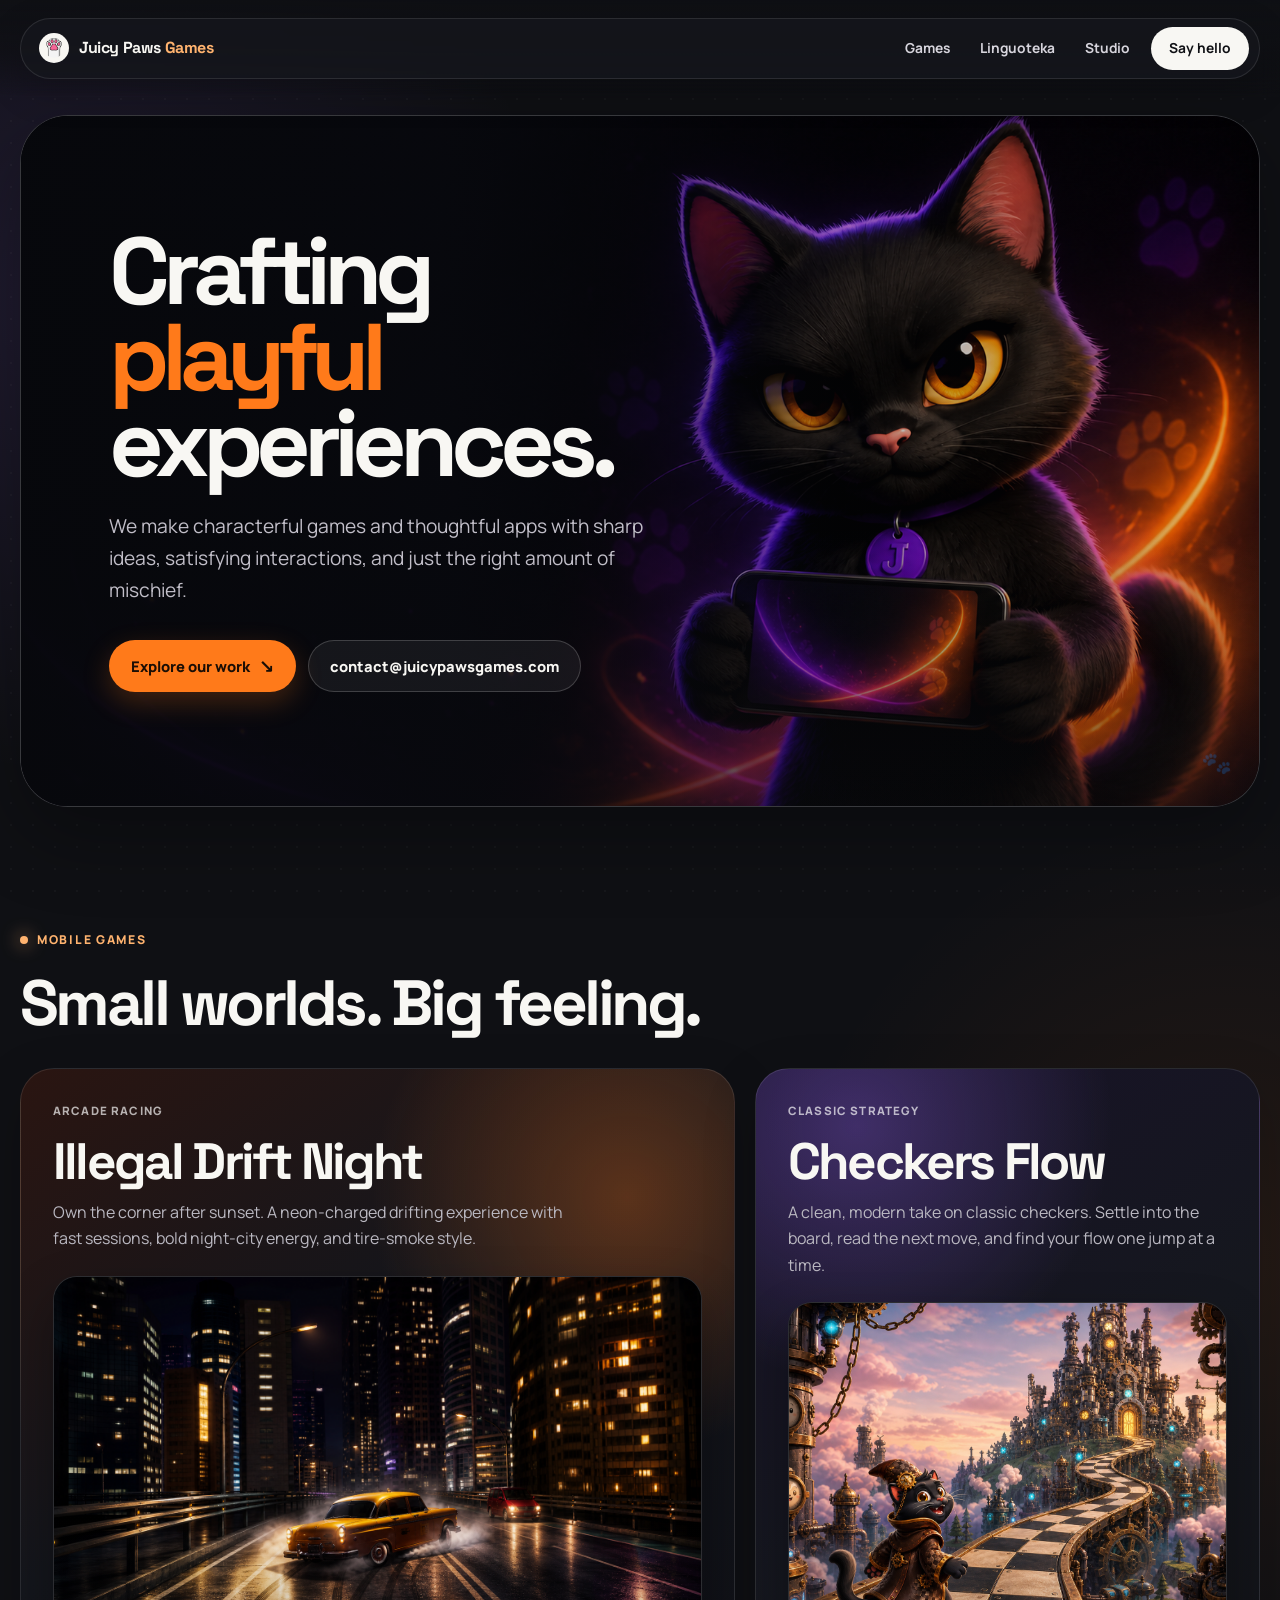
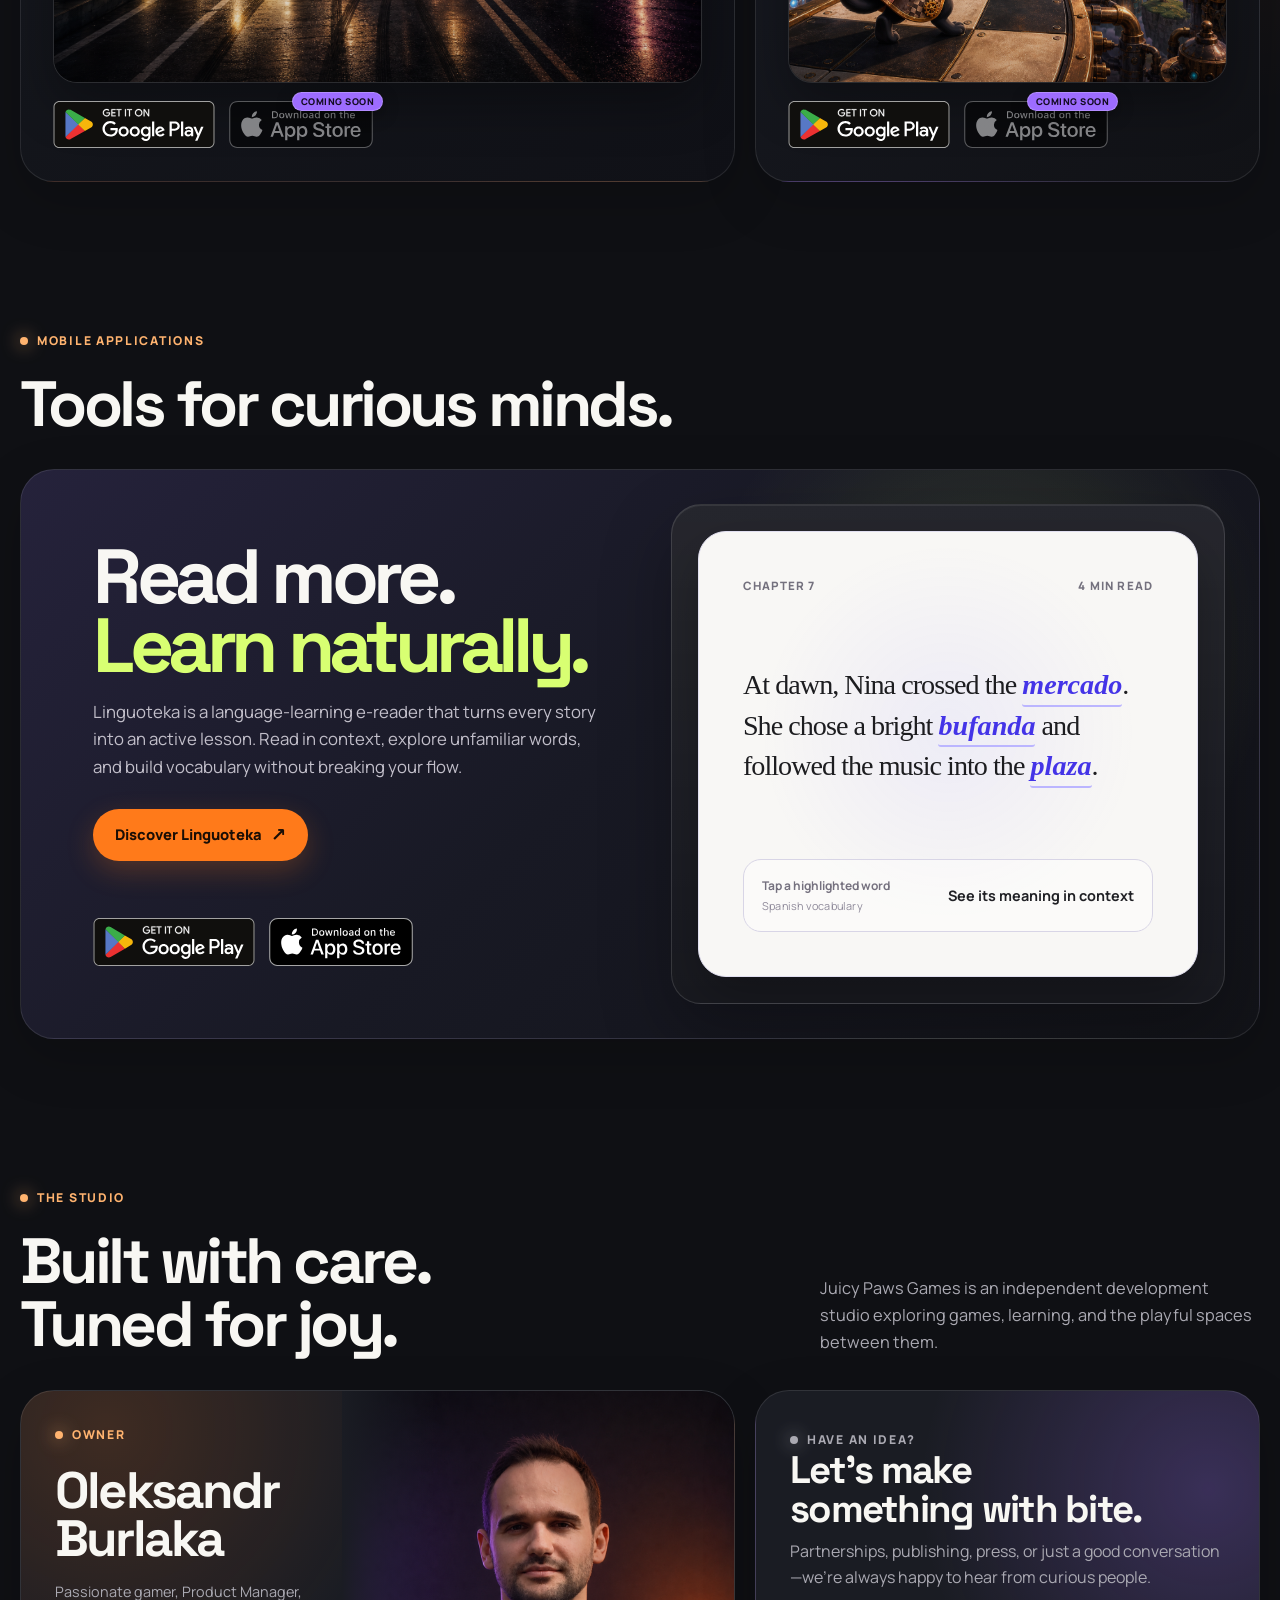
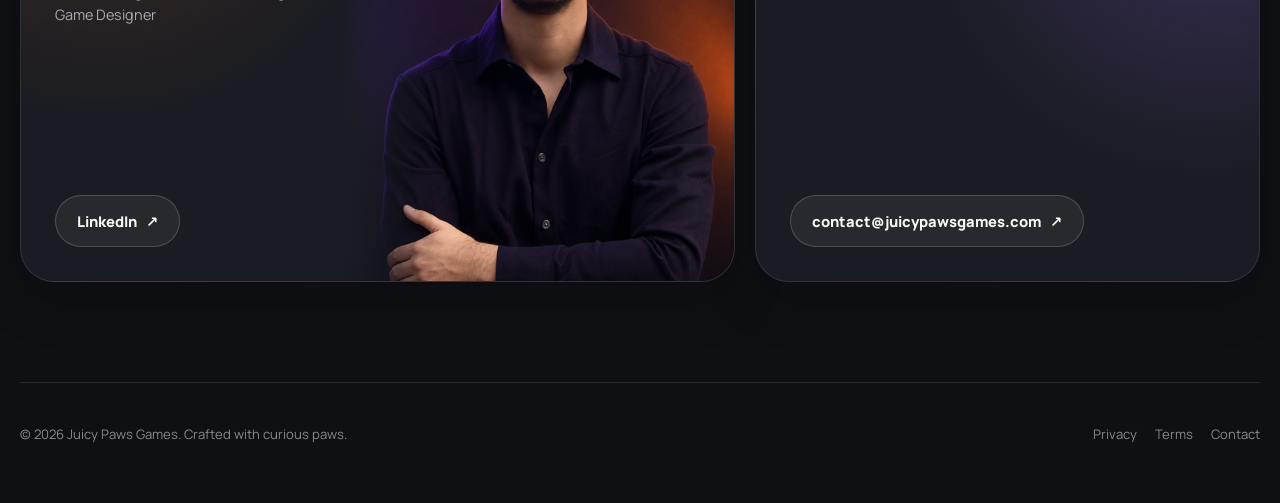
==== commit 84996011: "Add Linguoteka store links and app ads entry" ====
--- a/index.html
+++ b/index.html
@@ -6,6 +6,7 @@
   <meta name="description" content="Juicy Paws Games crafts playful mobile games and thoughtful digital products, including Linguoteka.">
   <meta name="theme-color" content="#0F1014">
   <title>Juicy Paws Games — Crafting playful experiences</title>
+  <link rel="canonical" href="https://juicypawsgames.com/">
   <link rel="icon" href="favicon.png" type="image/png">
   <link rel="preconnect" href="https://fonts.googleapis.com">
   <link rel="preconnect" href="https://fonts.gstatic.com" crossorigin>
@@ -19,7 +20,7 @@
 
   <header class="site-header">
     <div class="site-shell header-inner">
-      <a class="brand" href="index.html" aria-label="Juicy Paws Games home">
+      <a class="brand" href="/" aria-label="Juicy Paws Games home">
         <img src="favicon.png" alt="" width="30" height="30">
         <strong>Juicy Paws <span>Games</span></strong>
       </a>
@@ -113,13 +114,12 @@
             <a class="button button-primary" href="https://linguoteka.juicypawsgames.com/">Discover Linguoteka <span class="arrow" aria-hidden="true">↗</span></a>
           </div>
           <div class="store-links" aria-label="Linguoteka downloads">
-            <a class="store-badge" href="https://linguoteka.juicypawsgames.com/" aria-label="Visit Linguoteka for Google Play availability">
+            <a class="store-badge" href="https://play.google.com/store/apps/details?id=com.juicypawsgames.linguoteka" target="_blank" rel="noopener noreferrer" aria-label="Get Linguoteka on Google Play">
               <img src="assets/google-play-badge.svg" alt="Get it on Google Play" width="162" height="48">
             </a>
-            <span class="store-badge is-coming-soon" aria-label="Linguoteka on the App Store, coming soon" aria-disabled="true">
+            <a class="store-badge" href="https://apps.apple.com/pl/app/linguoteka/id6803220590?l=pl" target="_blank" rel="noopener noreferrer" aria-label="Download Linguoteka on the App Store">
               <img src="assets/app-store-badge.svg" alt="Download on the App Store" width="144" height="48">
-              <span class="coming-pill">Coming soon</span>
-            </span>
+            </a>
           </div>
         </div>
 
